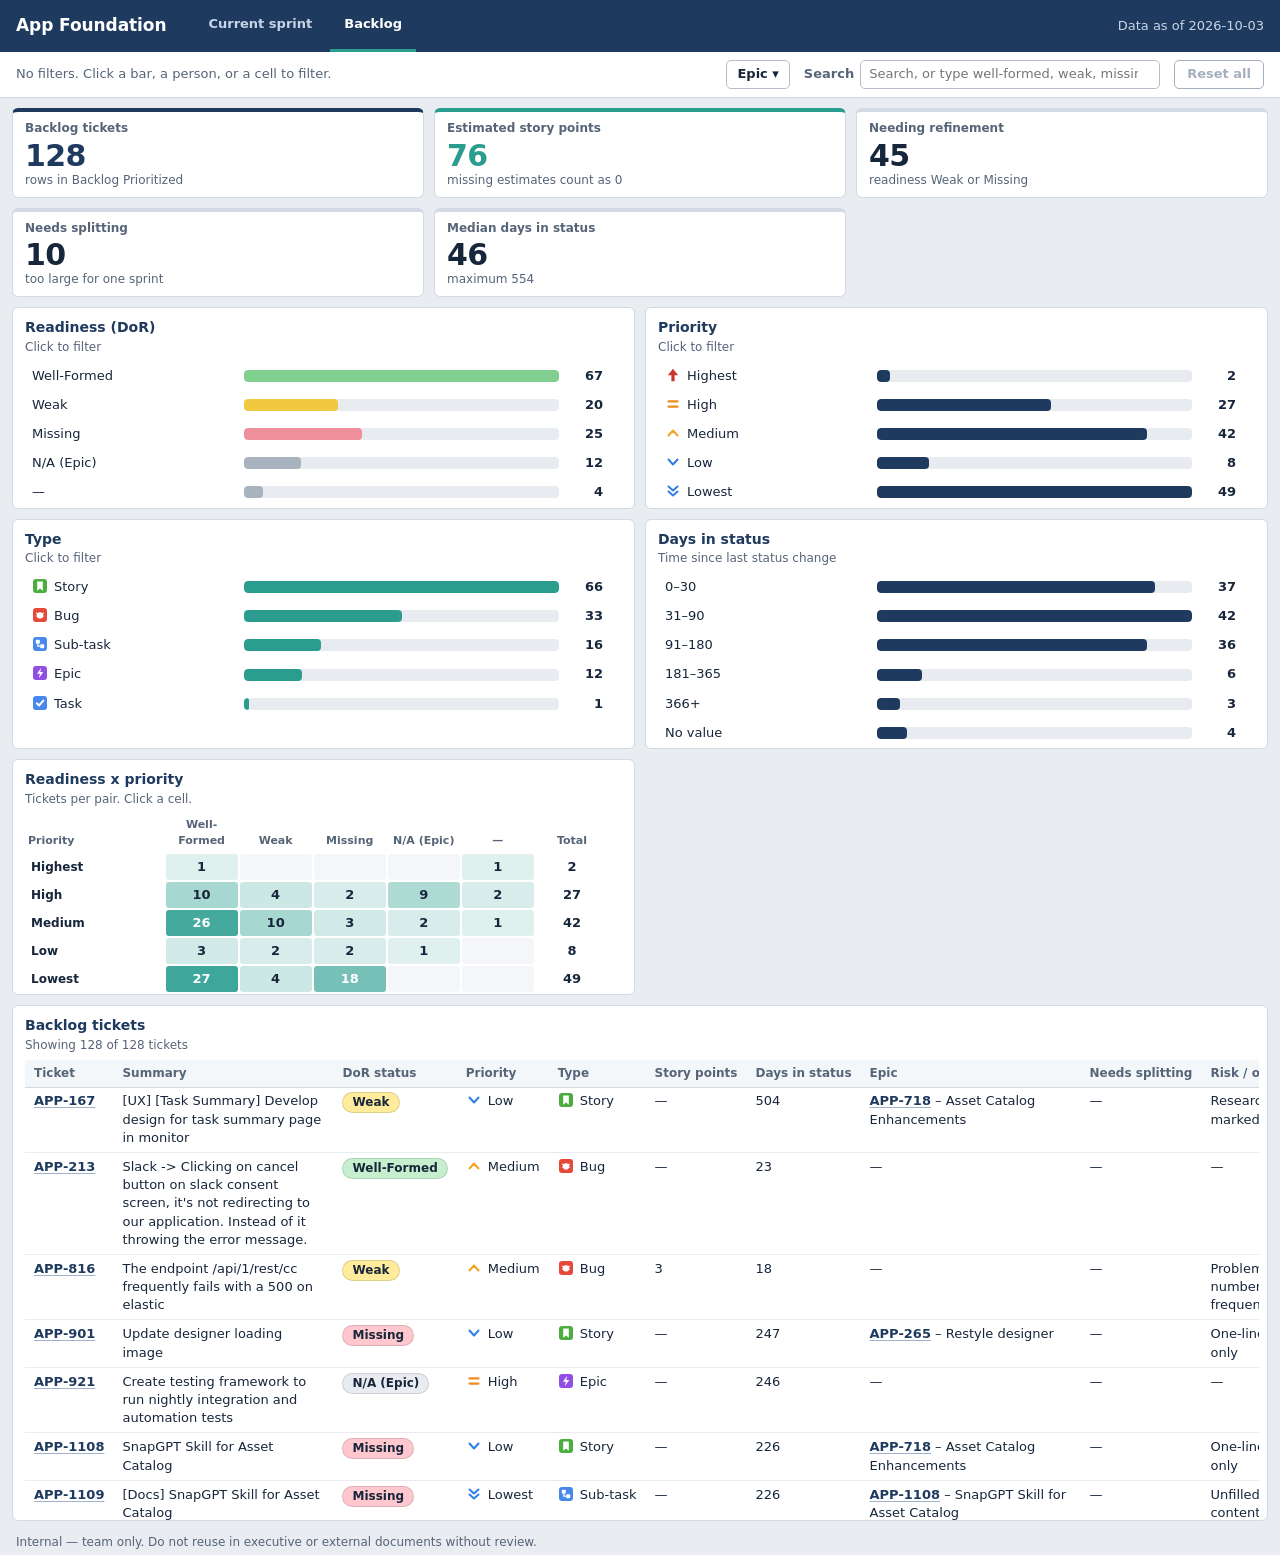
==== backlog.html @ 6023696c "Initial commit: AF Dashboard (sprint/backlog burndown viewer)" ====
<!doctype html>
<html lang="en">
<head>
  <meta charset="utf-8">
  <meta name="viewport" content="width=device-width, initial-scale=1">
  <title>Backlog - App Foundation</title>
  <link rel="icon" href="data:,">
  <link rel="stylesheet" href="dashboard.css">
</head>
<body>
  <div class="app">
    <header class="topbar">
      <div class="brand">App Foundation</div>
      <nav class="tabs" aria-label="Pages">
        <a class="tab" href="index.html">Current sprint</a>
        <a class="tab active" href="backlog.html" aria-current="page">Backlog</a>
      </nav>
      <div class="asof" id="asof">Data as of &mdash;</div>
    </header>
    <div class="filterbar" id="filterbar"></div>
    <main class="board" id="app"><p class="loading">Loading&hellip;</p></main>
    <noscript><p>This dashboard needs JavaScript.</p></noscript>
    <footer class="foot">Internal &mdash; team only. Do not reuse in executive or external documents without review.</footer>
  </div>
  <script src="dashboard.js"></script>
  <script src="backlog.js"></script>
</body>
</html>
---- dashboard.css ----
/* dashboard.css — shared styles (v2, BI-style). Light mode only. System fonts only. */
:root {
  --bg: #e9edf2;
  --surface: #ffffff;
  --ink: #17263b;
  --muted: #566478;
  --line: #d3dae3;
  --line-soft: #e8ecf1;
  --navy: #1f3a5f;
  --teal: #2a9d8f;
  --teal-soft: #e3f3f1;
  --warn: #b83a2e;

  /* status buckets (SPEC §9) */
  --s-todo: #86cdf2;   /* sky blue */
  --s-prog: #2f6fd0;   /* blue */
  --s-review: #34a56a; /* green */
  --s-done: #a9b2bf;   /* gray */
  --s-other: #e3a72f;  /* amber, hatched */

  /* readiness (tracker fills; bars use stronger versions) */
  --dor-ready: #c6efce;
  --dor-weak: #ffeb9c;
  --dor-missing: #ffc7ce;

  --topbar-h: 52px;
  --filterbar-h: 46px;
  --foot-h: 24px;
  --font: "Avenir Next", "Segoe UI Variable Text", "Segoe UI", system-ui, -apple-system, "Helvetica Neue", Arial, sans-serif;
}

* { box-sizing: border-box; }
html { -webkit-text-size-adjust: 100%; }
body {
  margin: 0;
  background: var(--bg);
  color: var(--ink);
  font-family: var(--font);
  font-size: 13px;
  line-height: 1.4;
  font-variant-numeric: tabular-nums;
}
code { font-family: ui-monospace, "SF Mono", Menlo, Consolas, monospace; font-size: 0.92em; background: var(--line-soft); padding: 1px 5px; border-radius: 3px; }
a { color: var(--navy); }
:focus-visible { outline: 2px solid var(--teal); outline-offset: 2px; }
button { font: inherit; color: inherit; }

/* ---- shell ---- */
.app { display: flex; flex-direction: column; min-height: 100vh; }
.topbar {
  flex: none; height: var(--topbar-h); display: flex; align-items: center; gap: 28px; padding: 0 16px;
  background: var(--navy); color: #fff;
}
.brand { font-size: 17px; font-weight: 700; letter-spacing: -0.005em; }
.tabs { display: flex; align-self: stretch; gap: 4px; }
.tab {
  display: flex; align-items: center; padding: 0 14px; color: #c9d5e6; text-decoration: none; font-weight: 600;
  border-bottom: 3px solid transparent;
}
.tab:hover { color: #fff; }
.tab.active { color: #fff; border-bottom-color: var(--teal); }
.tab:focus-visible { outline-color: #fff; outline-offset: -3px; }
.asof { margin-left: auto; color: #c9d5e6; }

.filterbar {
  flex: none; min-height: var(--filterbar-h); display: flex; flex-wrap: wrap; align-items: center; gap: 8px 14px;
  padding: 6px 16px; background: var(--surface); border-bottom: 1px solid var(--line);
}
.tags { display: flex; flex-wrap: wrap; align-items: center; gap: 6px; flex: 1 1 320px; min-width: 0; }
.nofilter { color: var(--muted); }
.tag {
  display: inline-flex; align-items: center; gap: 4px; padding: 2px 3px 2px 10px; border-radius: 999px;
  border: 1px solid var(--teal); background: var(--teal-soft); font-weight: 600;
}
.tag-x { border: 0; background: transparent; cursor: pointer; width: 20px; height: 20px; border-radius: 50%; line-height: 1; font-size: 15px; color: var(--muted); }
.tag-x:hover { background: #fff; color: var(--ink); }
.ctl { display: flex; align-items: center; gap: 6px; }
.ctl label { color: var(--muted); font-weight: 600; }
.ctl select, .ctl input {
  font: inherit; color: var(--ink); background: var(--surface); border: 1px solid #b4bdc9; border-radius: 5px; padding: 4px 8px;
}
.ctl select { max-width: 280px; }
.ctl input { width: 300px; }
.tag > span { max-width: 380px; overflow: hidden; text-overflow: ellipsis; white-space: nowrap; }
.epicwrap { position: relative; }
.epicbtn { font: inherit; color: var(--ink); background: var(--surface); border: 1px solid #b4bdc9; border-radius: 5px; padding: 4px 10px; cursor: pointer; font-weight: 600; }
.epicbtn:hover { border-color: var(--navy); }
.epicpop { position: absolute; z-index: 30; top: calc(100% + 4px); right: 0; width: 440px; max-width: calc(100vw - 24px); background: var(--surface); border: 1px solid var(--navy); border-radius: 6px; box-shadow: 0 6px 18px rgba(31, 58, 95, 0.25); display: flex; flex-direction: column; }
.epicpop[hidden] { display: none; }
.epichead { display: flex; justify-content: space-between; align-items: center; padding: 6px 10px; border-bottom: 1px solid var(--line-soft); color: var(--muted); font-weight: 600; }
.epicclear { border: 1px solid var(--navy); background: var(--surface); color: var(--navy); border-radius: 4px; padding: 1px 10px; cursor: pointer; font-weight: 600; }
.epicclear:hover { background: var(--navy); color: #fff; }
.epiclist { max-height: 360px; overflow-y: auto; padding: 4px 0; }
.epicopt { display: flex; align-items: center; gap: 8px; padding: 4px 10px; cursor: pointer; }
.epicopt:hover { background: #f1f5f8; }
.epicopt input { flex: none; width: 16px; height: 16px; accent-color: var(--teal); }
.epicopt .name { flex: 1; min-width: 0; overflow: hidden; text-overflow: ellipsis; white-space: nowrap; }
.epicopt .n { flex: none; color: var(--muted); font-weight: 700; }
.resetall {
  border: 1px solid var(--navy); background: var(--surface); color: var(--navy); font-weight: 600; border-radius: 5px; padding: 4px 12px; cursor: pointer;
}
.resetall:hover:not(:disabled) { background: var(--navy); color: #fff; }
.resetall:disabled { opacity: 0.4; cursor: default; }
.dorhint { color: var(--muted); font-size: 12px; flex-basis: 100%; margin: -2px 0 0; }
.dorhint:empty { display: none; }

.foot { flex: none; height: var(--foot-h); display: flex; align-items: center; padding: 0 16px; color: var(--muted); font-size: 12px; }

/* ---- board: small-screen fallback is a normal scrolling page ---- */
.board { flex: 1; padding: 10px 12px; display: block; }
.kpis, .main { display: grid; gap: 10px; margin-bottom: 10px; }
.kpis { grid-template-columns: repeat(2, minmax(0, 1fr)); }
.main { grid-template-columns: repeat(2, minmax(0, 1fr)); }
.detail { min-width: 0; }
.tile { margin: 0; }
.main .tile .tile-body { max-height: 400px; }
.detail .tile-body { max-height: 460px; }

/* ---- sprint page: lower row and chart tile ---- */
.lower { display: block; margin-bottom: 10px; min-width: 0; }
.lower .tile { margin-bottom: 10px; }
.lower .tile-body { max-height: 400px; }
.tile-body.chart { overflow: hidden; margin: 4px -12px 0; padding: 0; min-height: 300px; scrollbar-gutter: auto; }
.tile-foot .footnote { margin: 0; font-weight: 400; font-size: 11.5px; line-height: 1.35; color: var(--muted); }
svg.burndown { display: block; }
.bd-day:hover { fill: rgba(31, 58, 95, 0.06); }
.bd-added { cursor: pointer; outline: none; }
.bd-removed { cursor: pointer; outline: none; }
.bd-removed:hover path, .bd-removed.bd-sel path { fill: #ee6b6b; stroke: #1f3a5f; stroke-width: 1.5; }
.bd-removed:focus-visible path { stroke: #1f3a5f; stroke-width: 2.5; }
.bd-added:hover path, .bd-sel path { fill: #f0b93f; stroke: #1f3a5f; stroke-width: 1.5; }
.bd-added:focus-visible path { stroke: #1f3a5f; stroke-width: 2.5; }
.tile:has(.chart) { position: relative; }
.bd-pop { position: absolute; z-index: 5; right: 12px; top: 76px; width: min(420px, max(58%, 300px), calc(100% - 24px)); max-height: calc(100% - 152px); display: flex; flex-direction: column; background: #fff; border: 1px solid var(--navy); border-radius: 6px; box-shadow: 0 4px 14px rgba(31, 58, 95, 0.22); }
.bd-pop-head { display: flex; justify-content: space-between; align-items: flex-start; gap: 8px; padding: 8px 10px; border-bottom: 1px solid var(--line-soft); font-size: 13px; }
.bd-pop-sub { display: block; font-size: 12px; color: var(--muted); }
.bd-pop-x { border: 1px solid var(--line-soft); background: #fff; border-radius: 4px; font-size: 18px; line-height: 1; width: 26px; height: 26px; cursor: pointer; color: var(--navy); }
.bd-pop-x:hover { background: var(--line-soft); }
.bd-pop-x:focus-visible { outline: 2px solid var(--navy); outline-offset: 1px; }
.bd-pop-body { overflow-y: auto; overflow-x: hidden; min-height: 0; }
.bd-pop-table { width: 100%; border-collapse: collapse; font-size: 12px; }
.bd-pop-table th { position: sticky; top: 0; background: #f4f6f9; text-align: left; padding: 4px 8px; font-weight: 600; color: var(--muted); }
.bd-pop-table td { overflow-wrap: anywhere; padding: 4px 8px; border-top: 1px solid var(--line-soft); vertical-align: top; }
.bd-pop-table td.sum { min-width: 120px; }
.bd-pop-table td.num { text-align: right; }

/* ---- board: dashboard layout (SPEC §3) ---- */
@media (min-width: 1366px) and (min-height: 760px) {
  html, body { height: 100%; overflow: hidden; }
  .app { height: 100vh; min-height: 0; }
  .board { min-height: 0; display: grid; grid-template-rows: auto minmax(0, 1.35fr) minmax(0, 1fr); gap: 10px; overflow: hidden; }
  .kpis, .main { margin-bottom: 0; min-height: 0; }
  .kpis.k4 { grid-template-columns: repeat(4, minmax(0, 1fr)); }
  .kpis.k5 { grid-template-columns: repeat(5, minmax(0, 1fr)); }
  .kpis.k7 { grid-template-columns: repeat(7, minmax(0, 1fr)); }
  .main.sprint { grid-template-columns: minmax(0, 1.8fr) minmax(250px, 1fr) minmax(0, 1.25fr) minmax(0, 1.25fr); }
  .lower { min-height: 0; margin-bottom: 0; display: grid; gap: 10px; grid-template-columns: minmax(0, 1fr) minmax(440px, 28%); }
  .lower .tile { margin-bottom: 0; }
  .lower .tile-body { max-height: none; }
  .tile-body.chart { min-height: 0; }
  .main.backlog { grid-template-columns: repeat(5, minmax(0, 1fr)); }
  .board.bl { grid-template-rows: auto minmax(0, 0.62fr) minmax(0, 1fr); }
  .detail { min-height: 0; display: flex; }
  .detail .tile { flex: 1; }
  .main .tile .tile-body, .detail .tile-body { max-height: none; }
}
@media (max-width: 900px) {
  .kpis, .main { grid-template-columns: minmax(0, 1fr); }
  .ctl input { width: 100%; }
}
@media (min-width: 901px) and (max-width: 1365px) {
  .kpis.k5 { grid-template-columns: repeat(3, minmax(0, 1fr)); }
  .kpis.k7 { grid-template-columns: repeat(4, minmax(0, 1fr)); }
}

/* ---- tiles ---- */
.tile {
  background: var(--surface); border: 1px solid var(--line); border-radius: 6px;
  display: flex; flex-direction: column; min-width: 0; min-height: 0; padding: 10px 12px 0; overflow: hidden;
}
.tile-head h2 { margin: 0; font-size: 14px; font-weight: 700; color: var(--navy); }
.tile-head .sub { margin: 1px 0 0; color: var(--muted); font-size: 12px; }
.tile-body { flex: 1; min-height: 0; overflow: auto; margin: 6px -4px 0; padding: 0 4px; scrollbar-gutter: stable; }
.tile-body::-webkit-scrollbar { width: 12px; height: 12px; }
.tile-body::-webkit-scrollbar-thumb { background: #b4bdc9; border-radius: 6px; border: 2px solid var(--surface); }
.tile-body::-webkit-scrollbar-track { background: var(--line-soft); }
.tile-foot { flex: none; border-top: 1px solid var(--line); margin: 0 -12px; padding: 6px 16px; font-weight: 700; }
.colhead { flex: none; display: grid; gap: 10px; align-items: end; margin-top: 8px; padding: 0 19px 3px 7px; color: var(--muted); font-size: 12px; font-weight: 700; border-bottom: 1px solid var(--line-soft); }
.note { margin: 0; padding: 4px 0 6px; color: var(--muted); font-size: 12px; flex: none; }

/* KPI tiles */
.kpi { padding: 8px 12px 8px; }
.kpi .label { color: var(--muted); font-size: 12px; font-weight: 600; }
.kpi .value { font-size: 30px; line-height: 1.1; font-weight: 700; letter-spacing: -0.02em; margin-top: 2px; }
.kpi .hint { color: var(--muted); font-size: 12px; }
.kpi.items { border-top: 4px solid var(--navy); } .kpi.items .value { color: var(--navy); }
.kpi.points { border-top: 4px solid var(--teal); } .kpi.points .value { color: var(--teal); }
.kpi.plain { border-top: 4px solid var(--line); }

/* ---- segments / bars ---- */
.b-todo { background: var(--s-todo); }
.b-prog { background: var(--s-prog); }
.b-review { background: var(--s-review); }
.b-done { background: var(--s-done); }
.b-other { background: repeating-linear-gradient(45deg, var(--s-other) 0 4px, #f3d589 4px 8px); }
.dot { display: inline-block; width: 10px; height: 10px; border-radius: 50%; margin-right: 6px; vertical-align: -1px; flex: none; }
.bar-track { flex: 1; min-width: 0; height: 12px; background: var(--line-soft); border-radius: 4px; overflow: hidden; }
.bar { height: 100%; display: flex; border-radius: 4px; overflow: hidden; gap: 1px; }
.seg { display: block; min-width: 3px; height: 100%; }
.fill { height: 100%; border-radius: 4px; background: var(--navy); }
.fill.teal { background: var(--teal); }
.fill.ready { background: #7fcf8f; } .fill.weak { background: #f0c93e; } .fill.missing { background: #f08f9c; } .fill.other { background: var(--s-done); }

/* ---- clickable rows ---- */
.rowbtn {
  appearance: none; display: grid; align-items: center; gap: 10px; width: 100%; text-align: left; cursor: pointer;
  background: transparent; border: 1px solid transparent; border-radius: 4px; padding: 4px 6px; margin: 0 0 1px;
}
.rowbtn:hover { background: #f1f5f8; }
.rowbtn.sel { border-color: var(--teal); background: var(--teal-soft); }
.rowbtn.dim { opacity: 0.5; }
.rowbtn.dim:hover { opacity: 0.85; }
.rowbtn.zero { color: var(--muted); }
.rowbtn:focus-visible { outline-offset: 0; }

.status-grid { grid-template-columns: 92px minmax(20px, 1fr) 80px; gap: 8px; }
.status-grid.tall { padding: 11px 8px; }
.status-grid.tall .bar-track { height: 20px; border-radius: 5px; }
.status-grid.tall .bar { border-radius: 5px; }
.status-grid.tall .pair { font-size: 16px; }
.status-grid.tall .name { font-size: 14px; }
.status-grid .name { display: flex; align-items: center; font-weight: 600; }
.pair { text-align: right; font-weight: 700; font-size: 14px; white-space: pre; }
.pair .sep { color: var(--muted); font-weight: 400; }
.people-grid { grid-template-columns: minmax(128px, 1fr) minmax(0, 1.2fr) minmax(0, 1.2fr); }
.people-grid .person { font-weight: 600; overflow: hidden; text-overflow: ellipsis; white-space: nowrap; }
.bar-cell { display: flex; align-items: center; gap: 6px; min-width: 0; }
.bar-cell .n { width: 3.1ch; text-align: right; font-weight: 700; flex: none; }
.dist-grid { grid-template-columns: minmax(64px, 0.9fr) minmax(0, 1.4fr) 34px; }
.dist-grid .name { overflow: hidden; text-overflow: ellipsis; white-space: nowrap; }
.dist-grid .n { text-align: right; font-weight: 700; }

/* ---- heat grid ---- */
table.heat { width: 100%; border-collapse: separate; border-spacing: 2px; table-layout: fixed; }
table.heat th { position: sticky; top: 0; z-index: 2; background: var(--surface); color: var(--muted); font-size: 11px; font-weight: 700; text-align: center; padding: 2px 1px 4px; vertical-align: bottom; overflow-wrap: break-word; word-break: normal; }
table.heat th.corner { text-align: left; width: 24%; }
table.heat th.rowh { position: sticky; left: 0; z-index: 1; background: var(--surface); text-align: left; color: var(--ink); font-size: 12px; font-weight: 600; padding: 0 4px; vertical-align: middle; white-space: nowrap; overflow: hidden; text-overflow: ellipsis; }
table.heat td { padding: 0; height: 26px; text-align: center; background: var(--line-soft); border-radius: 3px; }
table.heat td.tot { background: transparent; font-weight: 700; }
table.heat td.zero { background: #f4f6f9; }
.cell { appearance: none; display: block; width: 100%; height: 100%; min-height: 26px; border: 1px solid transparent; border-radius: 3px; background: transparent; color: inherit; font-weight: 700; cursor: pointer; padding: 0; }
.cell:hover { border-color: var(--navy); }
.cell.sel { border-color: var(--ink); box-shadow: inset 0 0 0 1px var(--ink); }
table.heat td.dim { opacity: 0.4; }
.cell:focus-visible { outline-offset: 1px; }

/* ---- data tables ---- */
table { width: 100%; border-collapse: separate; border-spacing: 0; }
table.data th, table.data td { padding: 5px 9px; text-align: left; vertical-align: top; border-bottom: 1px solid var(--line-soft); }
table.data thead th { position: sticky; top: 0; z-index: 2; background: #f4f7fa; color: var(--muted); font-size: 12px; font-weight: 700; border-bottom: 1px solid var(--line); white-space: nowrap; }
td.num, th.num { text-align: right; white-space: nowrap; }
td.wrap { min-width: 220px; white-space: normal; overflow-wrap: anywhere; }
td.nowrap { white-space: nowrap; }
td.center, th.center { text-align: center; }
table.wider { min-width: 1500px; }
.lower table.wider { min-width: 1000px; }
.lower td.wrap { min-width: 160px; }
.empty { margin: 12px 4px; color: var(--muted); }
.pill { display: inline-block; padding: 1px 9px; border-radius: 999px; font-weight: 600; font-size: 12px; border: 1px solid rgba(0,0,0,0.12); white-space: nowrap; }
.pill.ready { background: var(--dor-ready); } .pill.weak { background: var(--dor-weak); } .pill.missing { background: var(--dor-missing); } .pill.other { background: var(--line-soft); }
.ico { width: 16px; height: 16px; flex: none; vertical-align: -3px; margin-right: 6px; }
.withico { white-space: nowrap; }
.flag { color: var(--warn); font-weight: 700; }
a.jira { color: var(--navy); text-decoration: underline; text-decoration-color: #9fb3cc; text-underline-offset: 2px; white-space: nowrap; font-weight: 600; }
a.jira:hover { color: var(--teal); text-decoration-color: var(--teal); }

.totalrow { display: grid; gap: 10px; align-items: center; padding: 0 19px 0 7px; }
.colhead .span2 { grid-column: 2 / 4; text-align: right; }

/* ---- messages ---- */
.message { background: var(--surface); border: 1px solid var(--line); border-radius: 6px; padding: 14px 18px; max-width: 760px; margin: 10px 0; }
.message h2 { margin: 0; color: var(--warn); font-size: 16px; }
.message.neutral h2 { color: var(--navy); }
.message p { margin: 8px 0 0; }
.loading { color: var(--muted); padding: 20px 4px; }

@media (prefers-reduced-motion: reduce) { * { transition: none !important; animation: none !important; } }
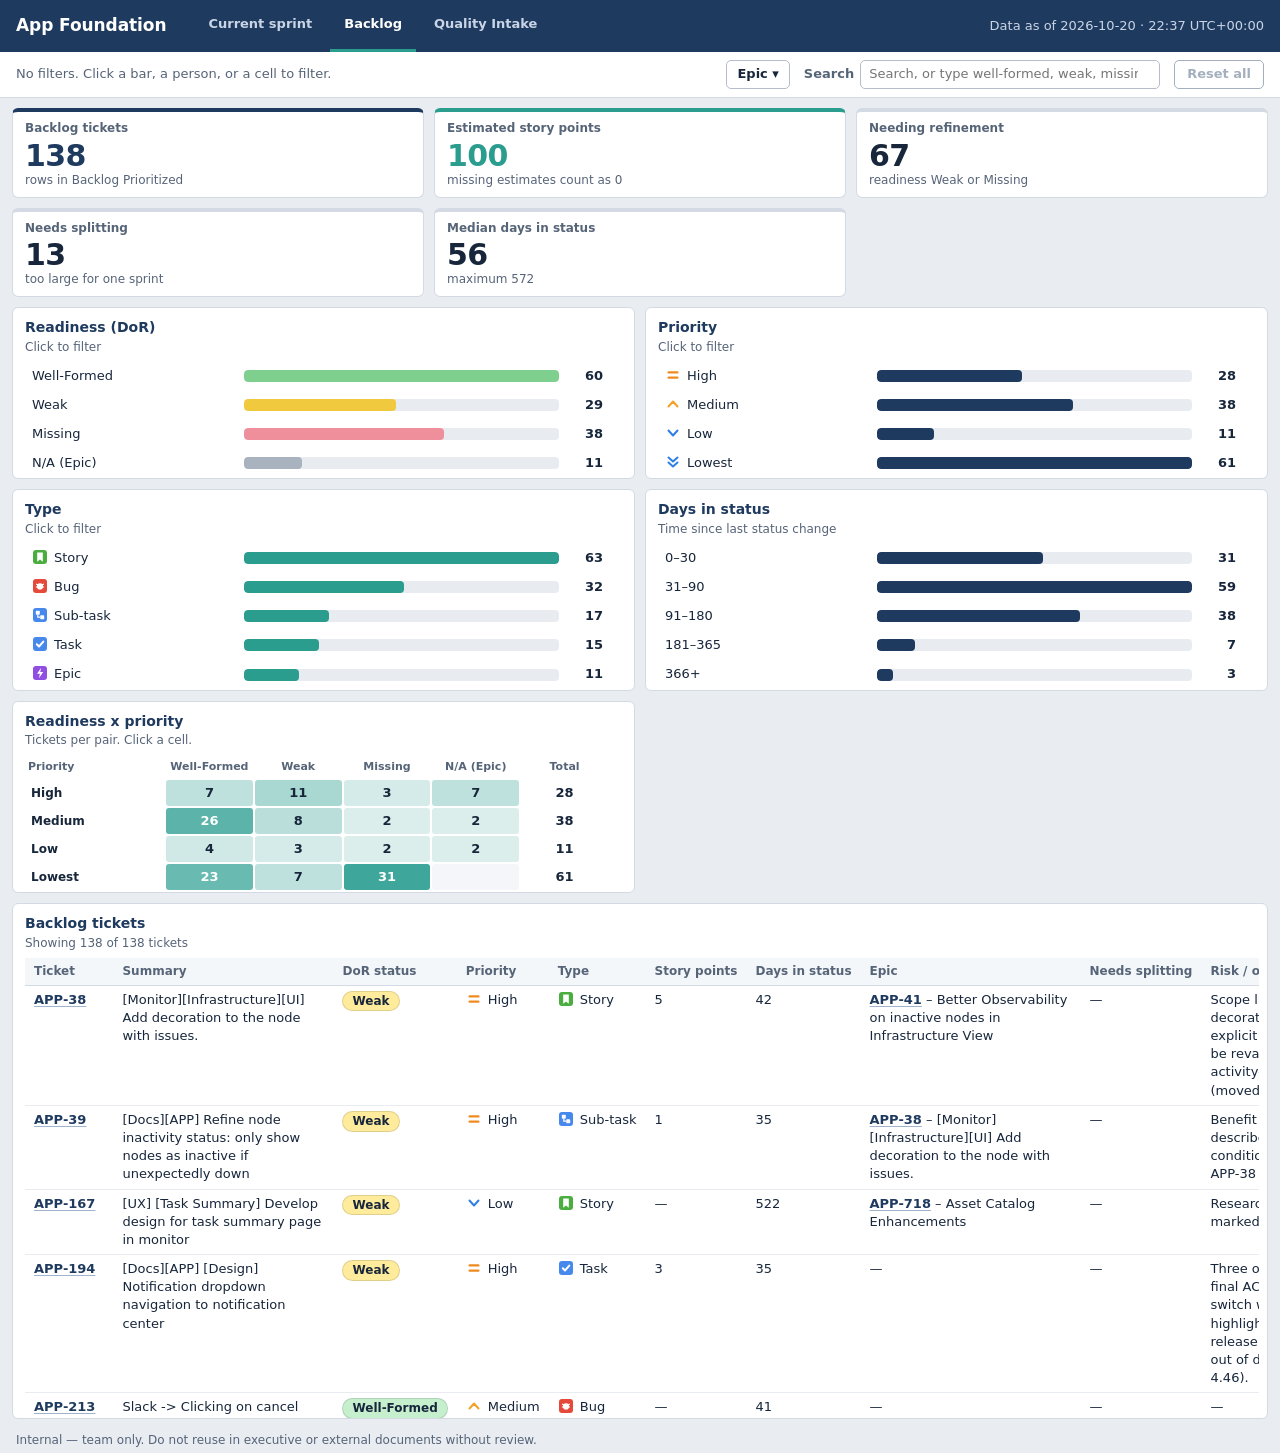
==== commit 26c1e1fc: "Add Quality Intake dashboard page" ====
--- a/backlog.html
+++ b/backlog.html
@@ -14,6 +14,7 @@
       <nav class="tabs" aria-label="Pages">
         <a class="tab" href="index.html">Current sprint</a>
         <a class="tab active" href="backlog.html" aria-current="page">Backlog</a>
+        <a class="tab" href="quality-intake.html">Quality Intake</a>
       </nav>
       <div class="asof" id="asof">Data as of &mdash;</div>
     </header>
--- a/dashboard.css
+++ b/dashboard.css
@@ -61,6 +61,16 @@
 .tab.active { color: #fff; border-bottom-color: var(--teal); }
 .tab:focus-visible { outline-color: #fff; outline-offset: -3px; }
 .asof { margin-left: auto; color: #c9d5e6; }
+.sprint-picker { display: flex; align-items: center; gap: 8px; color: #fff; flex: none; }
+.sprint-picker label { font-weight: 600; }
+.sprint-picker select { max-width: 340px; min-width: 180px; padding: 4px 7px; border: 1px solid #c9d5e6; border-radius: 5px; color: var(--ink); background: var(--surface); font: inherit; }
+.sprint-picker select:focus-visible { outline-color: #fff; }
+.sprint-banner { flex: none; display: flex; flex-wrap: wrap; align-items: baseline; gap: 2px 12px; padding: 8px 16px; background: #354052; border-left: 6px solid #e3a72f; border-bottom: 1px solid #273243; color: #fff; }
+.sprint-banner[hidden] { display: none; }
+.sprint-banner-label { color: #fff; font-size: 12px; letter-spacing: .045em; }
+.sprint-banner-asof { color: #e4eaf1; font-size: 12px; }
+.sprint-banner-note { flex-basis: 100%; color: #e4eaf1; font-size: 11px; }
+.app.historical-sprint { background: #e1e5ea; }
 
 .filterbar {
   flex: none; min-height: var(--filterbar-h); display: flex; flex-wrap: wrap; align-items: center; gap: 8px 14px;
@@ -108,6 +118,31 @@
 
 /* ---- board: small-screen fallback is a normal scrolling page ---- */
 .board { flex: 1; padding: 10px 12px; display: block; }
+.quality-board { min-height: 0; display: flex; flex-direction: column; gap: 10px; overflow: auto; }
+.qi-intro { flex: none; display: flex; align-items: baseline; justify-content: space-between; gap: 16px; padding: 2px 2px 4px; }
+.qi-intro h1 { margin: 0; color: var(--navy); font-size: 20px; }
+.qi-intro p { margin: 3px 0 0; color: var(--muted); }
+.qi-caveat { max-width: 660px; text-align: right; font-size: 12px; }
+.qi-grid { flex: 1; min-height: 0; display: grid; grid-template-columns: repeat(auto-fit, minmax(min(100%, 340px), 1fr)); gap: 10px; }
+.qi-sprint { min-height: 250px; }
+.qi-sprint-head { display: flex; align-items: baseline; flex-wrap: wrap; gap: 3px 9px; }
+.qi-sprint-head h2 { flex: 1 1 auto; }
+.qi-sprint-head .sub { flex-basis: 100%; }
+.qi-partial { display: inline-block; padding: 1px 7px; border: 1px solid #e0a11b; border-radius: 999px; background: #fff4d6; color: #694500; font-size: 10px; font-weight: 800; letter-spacing: .025em; white-space: nowrap; }
+.qi-complete { display: inline-block; padding: 1px 7px; border: 1px solid var(--line); border-radius: 999px; color: var(--muted); font-size: 10px; font-weight: 700; white-space: nowrap; }
+.qi-metrics { table-layout: fixed; }
+.qi-metrics th:first-child { width: 31%; }
+.qi-metrics th:nth-child(2), .qi-metrics th:nth-child(3) { width: 34.5%; }
+.qi-metrics td.qi-number { text-align: right; font-variant-numeric: tabular-nums; }
+.qi-count { min-width: 36px; border: 1px solid transparent; border-radius: 4px; padding: 2px 7px; background: transparent; color: var(--navy); font: inherit; font-weight: 800; cursor: pointer; }
+.qi-count:hover, .qi-count[aria-expanded="true"] { border-color: var(--teal); background: var(--teal-soft); }
+.qi-na { color: var(--muted); }
+.qi-details { margin-top: 12px; border-top: 1px solid var(--line); padding-top: 8px; }
+.qi-details h3 { margin: 0 0 6px; color: var(--navy); font-size: 12px; }
+.qi-ticket-scroll { max-height: 38vh; overflow: auto; border: 1px solid var(--line-soft); }
+.qi-ticket-table { min-width: 520px; font-size: 12px; }
+.qi-ticket-table td { overflow-wrap: anywhere; }
+.qi-ticket-table td:first-child { white-space: nowrap; }
 .kpis, .main { display: grid; gap: 10px; margin-bottom: 10px; }
 .kpis { grid-template-columns: repeat(2, minmax(0, 1fr)); }
 .main { grid-template-columns: repeat(2, minmax(0, 1fr)); }
@@ -148,12 +183,17 @@
 @media (min-width: 1366px) and (min-height: 760px) {
   html, body { height: 100%; overflow: hidden; }
   .app { height: 100vh; min-height: 0; }
-  .board { min-height: 0; display: grid; grid-template-rows: auto minmax(0, 1.35fr) minmax(0, 1fr); gap: 10px; overflow: hidden; }
+  .board { min-height: 0; display: grid; grid-template-rows: auto minmax(0, 1.1475fr) minmax(0, 1.2025fr); gap: 10px; overflow: hidden; }
+  .board.quality-board { grid-template-rows: auto minmax(0, 1fr); overflow: hidden; }
+  .quality-board { overflow: hidden; }
+  .qi-grid { grid-template-columns: repeat(3, minmax(0, 1fr)); }
+  .qi-sprint { min-height: 0; }
+  .qi-ticket-scroll { max-height: 40vh; }
   .kpis, .main { margin-bottom: 0; min-height: 0; }
   .kpis.k4 { grid-template-columns: repeat(4, minmax(0, 1fr)); }
   .kpis.k5 { grid-template-columns: repeat(5, minmax(0, 1fr)); }
   .kpis.k7 { grid-template-columns: repeat(7, minmax(0, 1fr)); }
-  .main.sprint { grid-template-columns: minmax(0, 1.8fr) minmax(250px, 1fr) minmax(0, 1.25fr) minmax(0, 1.25fr); }
+  .main.sprint { grid-template-columns: minmax(0, 1.7fr) minmax(250px, 1fr) minmax(250px, 1fr) minmax(0, 1.8fr); }
   .lower { min-height: 0; margin-bottom: 0; display: grid; gap: 10px; grid-template-columns: minmax(0, 1fr) minmax(440px, 28%); }
   .lower .tile { margin-bottom: 0; }
   .lower .tile-body { max-height: none; }
@@ -165,12 +205,26 @@
   .main .tile .tile-body, .detail .tile-body { max-height: none; }
 }
 @media (max-width: 900px) {
+  .topbar { height: auto; min-height: var(--topbar-h); flex-wrap: wrap; gap: 4px 12px; padding: 6px 12px; }
+  .brand { font-size: 15px; }
+  .tabs { height: 36px; }
+  .tab { padding: 0 7px; }
+  .sprint-picker { order: 3; flex: 1 1 100%; }
+  .sprint-picker select { flex: 1; width: 1px; min-width: 0; max-width: none; }
+  .asof { order: 4; margin-left: 0; font-size: 11px; }
+  .sprint-banner { display: block; padding: 6px 12px; }
+  .sprint-banner-asof, .sprint-banner-note { display: block; }
+  .sprint-banner-asof { margin-top: 2px; }
+  .qi-intro { display: block; }
+  .qi-caveat { text-align: left; }
+  .qi-grid { grid-template-columns: minmax(0, 1fr); }
   .kpis, .main { grid-template-columns: minmax(0, 1fr); }
   .ctl input { width: 100%; }
 }
 @media (min-width: 901px) and (max-width: 1365px) {
   .kpis.k5 { grid-template-columns: repeat(3, minmax(0, 1fr)); }
   .kpis.k7 { grid-template-columns: repeat(4, minmax(0, 1fr)); }
+  .qi-grid { grid-template-columns: repeat(2, minmax(0, 1fr)); }
 }
 
 /* ---- tiles ---- */
@@ -193,6 +247,9 @@
 .kpi .label { color: var(--muted); font-size: 12px; font-weight: 600; }
 .kpi .value { font-size: 30px; line-height: 1.1; font-weight: 700; letter-spacing: -0.02em; margin-top: 2px; }
 .kpi .hint { color: var(--muted); font-size: 12px; }
+.kpi.clickable { cursor: pointer; }
+.kpi.clickable:hover, .kpi.clickable:focus-visible { box-shadow: 0 0 0 2px var(--teal); outline: none; }
+.kpi.clickable.selected { border-color: var(--teal); box-shadow: inset 0 0 0 2px var(--teal); }
 .kpi.items { border-top: 4px solid var(--navy); } .kpi.items .value { color: var(--navy); }
 .kpi.points { border-top: 4px solid var(--teal); } .kpi.points .value { color: var(--teal); }
 .kpi.plain { border-top: 4px solid var(--line); }
@@ -207,6 +264,7 @@
 .bar-track { flex: 1; min-width: 0; height: 12px; background: var(--line-soft); border-radius: 4px; overflow: hidden; }
 .bar { height: 100%; display: flex; border-radius: 4px; overflow: hidden; gap: 1px; }
 .seg { display: block; min-width: 3px; height: 100%; }
+.seg.type-bar { background: var(--teal); }
 .fill { height: 100%; border-radius: 4px; background: var(--navy); }
 .fill.teal { background: var(--teal); }
 .fill.ready { background: #7fcf8f; } .fill.weak { background: #f0c93e; } .fill.missing { background: #f08f9c; } .fill.other { background: var(--s-done); }
@@ -223,7 +281,7 @@
 .rowbtn.zero { color: var(--muted); }
 .rowbtn:focus-visible { outline-offset: 0; }
 
-.status-grid { grid-template-columns: 92px minmax(20px, 1fr) 80px; gap: 8px; }
+.status-grid { grid-template-columns: minmax(56px, .8fr) minmax(0, 1fr) minmax(112px, max-content); gap: 6px; }
 .status-grid.tall { padding: 11px 8px; }
 .status-grid.tall .bar-track { height: 20px; border-radius: 5px; }
 .status-grid.tall .bar { border-radius: 5px; }
@@ -233,6 +291,17 @@
 .pair { text-align: right; font-weight: 700; font-size: 14px; white-space: pre; }
 .pair .sep { color: var(--muted); font-weight: 400; }
 .people-grid { grid-template-columns: minmax(128px, 1fr) minmax(0, 1.2fr) minmax(0, 1.2fr); }
+.contribution-grid { display: grid; grid-template-columns: minmax(128px, 1.5fr) repeat(3, minmax(0, 1fr)); align-items: center; gap: 8px; }
+.contribution-grid > :not(:first-child) { text-align: right; }
+.contribution-row { min-height: 36px; border-top: 1px solid var(--line-soft); }
+.contribution-name { justify-self: start; max-width: 100%; overflow: hidden; text-overflow: ellipsis; white-space: nowrap; border: 0; border-radius: 4px; padding: 5px 6px; margin-left: -6px; background: transparent; color: var(--ink); font: inherit; font-weight: 600; text-align: left; cursor: pointer; }
+.contribution-name:hover, .contribution-name.selected { background: var(--teal-soft); color: var(--navy); }
+.contribution-name.dimmed { opacity: .48; }
+.contribution-value { justify-self: stretch; border: 0; border-radius: 4px; padding: 5px 8px; background: transparent; text-align: right; font: inherit; font-variant-numeric: tabular-nums; cursor: pointer; }
+.contribution-value:hover, .contribution-value.selected { background: var(--teal-soft); color: var(--navy); }
+.contribution-value.dimmed { opacity: .48; }
+.contribution-total { font-weight: 700; white-space: nowrap; }
+.contribution-grid.totalrow { padding-top: 6px; border-top: 2px solid var(--line); font-weight: 700; }
 .people-grid .person { font-weight: 600; overflow: hidden; text-overflow: ellipsis; white-space: nowrap; }
 .bar-cell { display: flex; align-items: center; gap: 6px; min-width: 0; }
 .bar-cell .n { width: 3.1ch; text-align: right; font-weight: 700; flex: none; }
@@ -265,6 +334,8 @@
 table.wider { min-width: 1500px; }
 .lower table.wider { min-width: 1000px; }
 .lower td.wrap { min-width: 160px; }
+.lower td.wrap-text { white-space: normal; overflow-wrap: break-word; }
+.lower th.current-situation, .lower td.current-situation { min-width: 350px; }
 .empty { margin: 12px 4px; color: var(--muted); }
 .pill { display: inline-block; padding: 1px 9px; border-radius: 999px; font-weight: 600; font-size: 12px; border: 1px solid rgba(0,0,0,0.12); white-space: nowrap; }
 .pill.ready { background: var(--dor-ready); } .pill.weak { background: var(--dor-weak); } .pill.missing { background: var(--dor-missing); } .pill.other { background: var(--line-soft); }
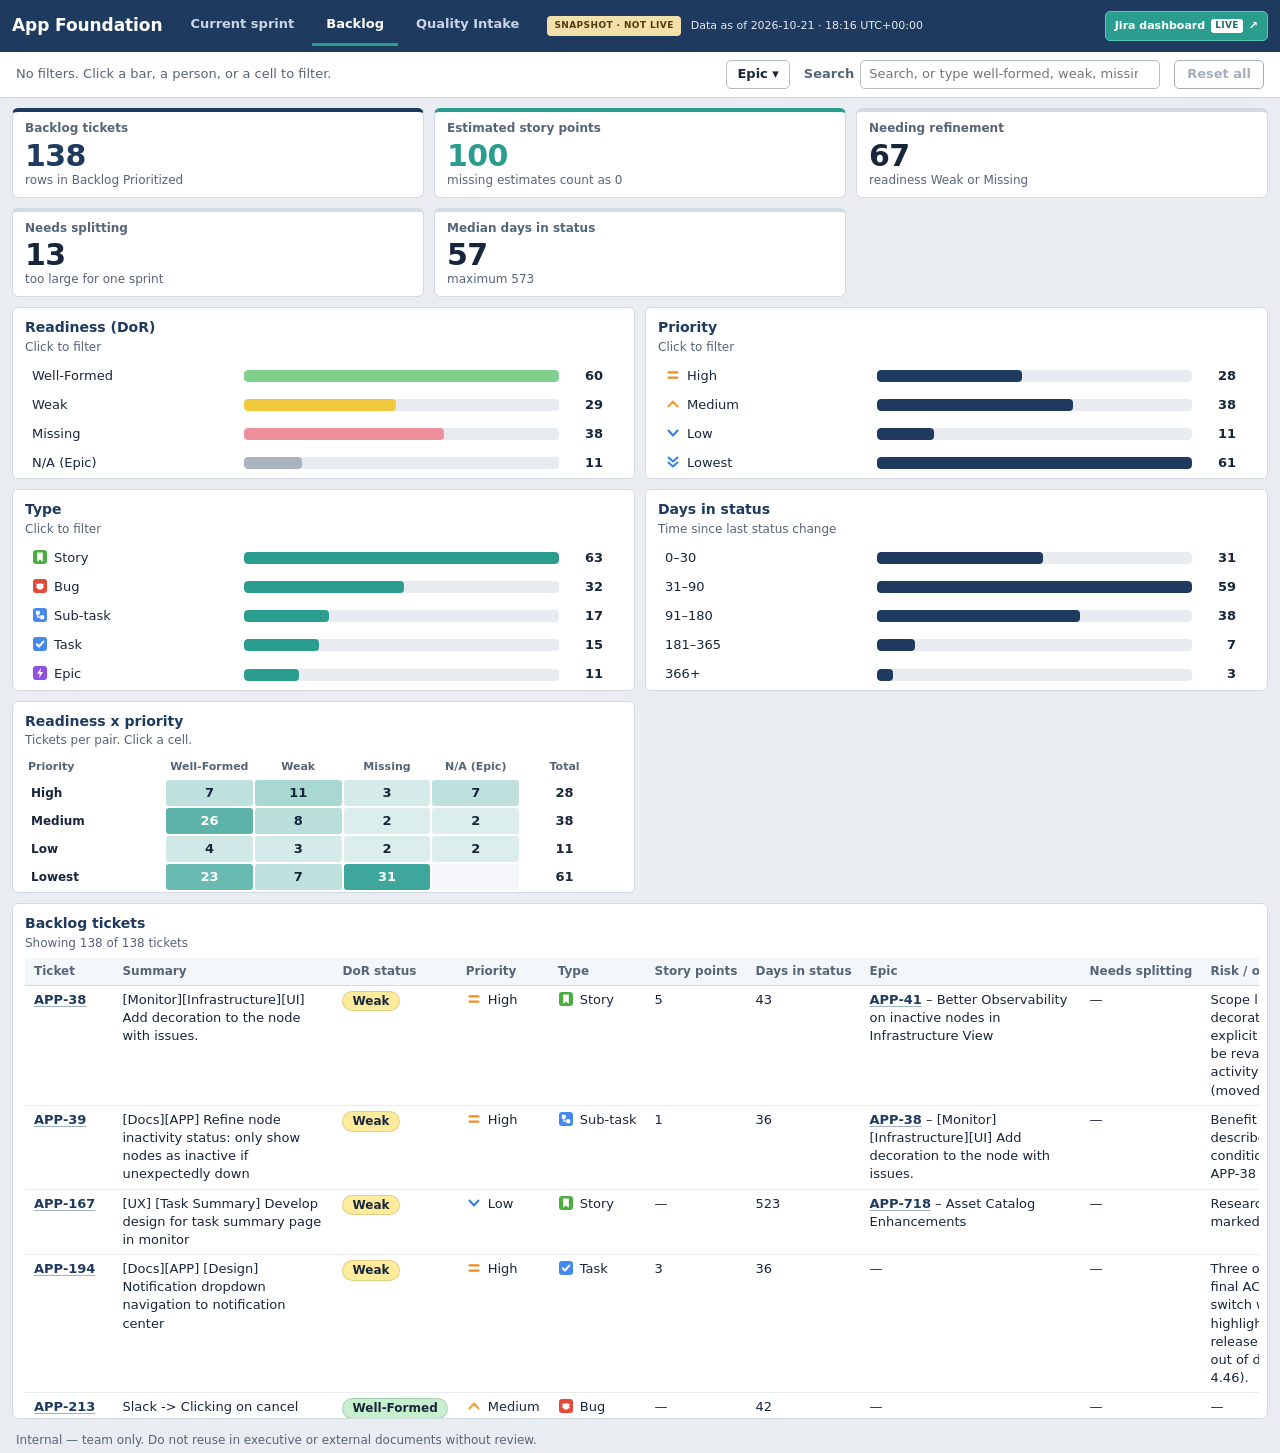
==== commit ac8dcb57: "Clarify snapshot status and link live Jira dashboard" ====
--- a/backlog.html
+++ b/backlog.html
@@ -16,7 +16,13 @@
         <a class="tab active" href="backlog.html" aria-current="page">Backlog</a>
         <a class="tab" href="quality-intake.html">Quality Intake</a>
       </nav>
-      <div class="asof" id="asof">Data as of &mdash;</div>
+      <div class="snapshot-status" role="status" aria-label="Snapshot update status">
+        <span class="snapshot-badge">SNAPSHOT &middot; NOT LIVE</span>
+        <span class="asof" id="asof">Data as of &mdash;</span>
+      </div>
+      <a class="live-dashboard-link" target="_blank" rel="noopener noreferrer" title="Open the Jira dashboard for the latest Jira data">
+        Jira dashboard <span class="live-dashboard-badge">LIVE</span><span aria-hidden="true">&#8599;</span>
+      </a>
     </header>
     <div class="filterbar" id="filterbar"></div>
     <main class="board" id="app"><p class="loading">Loading&hellip;</p></main>
--- a/dashboard.css
+++ b/dashboard.css
@@ -60,7 +60,13 @@
 .tab:hover { color: #fff; }
 .tab.active { color: #fff; border-bottom-color: var(--teal); }
 .tab:focus-visible { outline-color: #fff; outline-offset: -3px; }
-.asof { margin-left: auto; color: #c9d5e6; }
+.snapshot-status { margin-left: auto; display: flex; align-items: center; gap: 10px; min-width: 0; }
+.snapshot-badge { flex: none; padding: 5px 7px; border-radius: 4px; background: #f3dfa9; color: #4d3d13; font-size: 9px; font-weight: 800; letter-spacing: .045em; line-height: 1.1; white-space: nowrap; }
+.asof { color: #e4eaf1; font-size: 11px; white-space: nowrap; }
+.live-dashboard-link { flex: none; display: inline-flex; align-items: center; gap: 6px; padding: 7px 9px; border: 1px solid #58c7b9; border-radius: 5px; background: #2a9d8f; color: #fff; font-size: 11px; font-weight: 700; line-height: 1.1; text-decoration: none; white-space: nowrap; }
+.live-dashboard-link:hover { background: #23877c; color: #fff; }
+.live-dashboard-link:focus-visible { outline-color: #fff; outline-offset: 2px; }
+.live-dashboard-badge { padding: 2px 4px; border-radius: 3px; background: #fff; color: #216e65; font-size: 9px; font-weight: 800; letter-spacing: .04em; }
 .sprint-picker { display: flex; align-items: center; gap: 8px; color: #fff; flex: none; }
 .sprint-picker label { font-weight: 600; }
 .sprint-picker select { max-width: 340px; min-width: 180px; padding: 4px 7px; border: 1px solid #c9d5e6; border-radius: 5px; color: var(--ink); background: var(--surface); font: inherit; }
@@ -143,6 +149,7 @@
 .qi-ticket-table { min-width: 520px; font-size: 12px; }
 .qi-ticket-table td { overflow-wrap: anywhere; }
 .qi-ticket-table td:first-child { white-space: nowrap; }
+.qi-scroll-hint { flex: none; margin: 4px 0; color: var(--navy); font-size: 11px; font-weight: 700; }
 .kpis, .main { display: grid; gap: 10px; margin-bottom: 10px; }
 .kpis { grid-template-columns: repeat(2, minmax(0, 1fr)); }
 .main { grid-template-columns: repeat(2, minmax(0, 1fr)); }
@@ -204,6 +211,15 @@
   .detail .tile { flex: 1; }
   .main .tile .tile-body, .detail .tile-body { max-height: none; }
 }
+@media (min-width: 901px) {
+  .qi-body { display: flex; flex-direction: column; }
+  .qi-metrics { flex: none; }
+  .qi-details { display: flex; flex: 1; flex-direction: column; min-height: 0; }
+  .qi-ticket-scroll { flex: 1; min-height: 120px; max-height: none; overflow-y: auto; scrollbar-gutter: stable; scrollbar-color: #667b96 #e3e9f0; scrollbar-width: auto; }
+  .qi-ticket-scroll::-webkit-scrollbar { width: 14px; }
+  .qi-ticket-scroll::-webkit-scrollbar-track { background: #e3e9f0; }
+  .qi-ticket-scroll::-webkit-scrollbar-thumb { background: #667b96; border: 2px solid #e3e9f0; border-radius: 7px; }
+}
 @media (max-width: 900px) {
   .topbar { height: auto; min-height: var(--topbar-h); flex-wrap: wrap; gap: 4px 12px; padding: 6px 12px; }
   .brand { font-size: 15px; }
@@ -211,7 +227,10 @@
   .tab { padding: 0 7px; }
   .sprint-picker { order: 3; flex: 1 1 100%; }
   .sprint-picker select { flex: 1; width: 1px; min-width: 0; max-width: none; }
-  .asof { order: 4; margin-left: 0; font-size: 11px; }
+  .snapshot-status { order: 4; flex: 1 1 auto; margin-left: 0; gap: 7px; }
+  .snapshot-badge { font-size: 8px; }
+  .asof { font-size: 10px; white-space: normal; }
+  .live-dashboard-link { order: 5; padding: 6px 7px; font-size: 10px; }
   .sprint-banner { display: block; padding: 6px 12px; }
   .sprint-banner-asof, .sprint-banner-note { display: block; }
   .sprint-banner-asof { margin-top: 2px; }
@@ -222,6 +241,9 @@
   .ctl input { width: 100%; }
 }
 @media (min-width: 901px) and (max-width: 1365px) {
+  .topbar { height: auto; min-height: var(--topbar-h); flex-wrap: wrap; gap: 4px 14px; padding: 6px 12px; }
+  .snapshot-status { margin-left: 0; }
+  .live-dashboard-link { margin-left: auto; }
   .kpis.k5 { grid-template-columns: repeat(3, minmax(0, 1fr)); }
   .kpis.k7 { grid-template-columns: repeat(4, minmax(0, 1fr)); }
   .qi-grid { grid-template-columns: repeat(2, minmax(0, 1fr)); }
@@ -327,6 +349,9 @@
 table { width: 100%; border-collapse: separate; border-spacing: 0; }
 table.data th, table.data td { padding: 5px 9px; text-align: left; vertical-align: top; border-bottom: 1px solid var(--line-soft); }
 table.data thead th { position: sticky; top: 0; z-index: 2; background: #f4f7fa; color: var(--muted); font-size: 12px; font-weight: 700; border-bottom: 1px solid var(--line); white-space: nowrap; }
+.detail-sort { display: inline-flex; align-items: center; gap: 4px; margin: 0; padding: 0; border: 0; background: transparent; color: inherit; font: inherit; text-align: left; cursor: pointer; }
+.detail-sort:hover { color: var(--navy); text-decoration: underline; }
+.detail-sort-arrow { min-width: 9px; color: var(--navy); font-size: 10px; line-height: 1; text-align: center; }
 td.num, th.num { text-align: right; white-space: nowrap; }
 td.wrap { min-width: 220px; white-space: normal; overflow-wrap: anywhere; }
 td.nowrap { white-space: nowrap; }
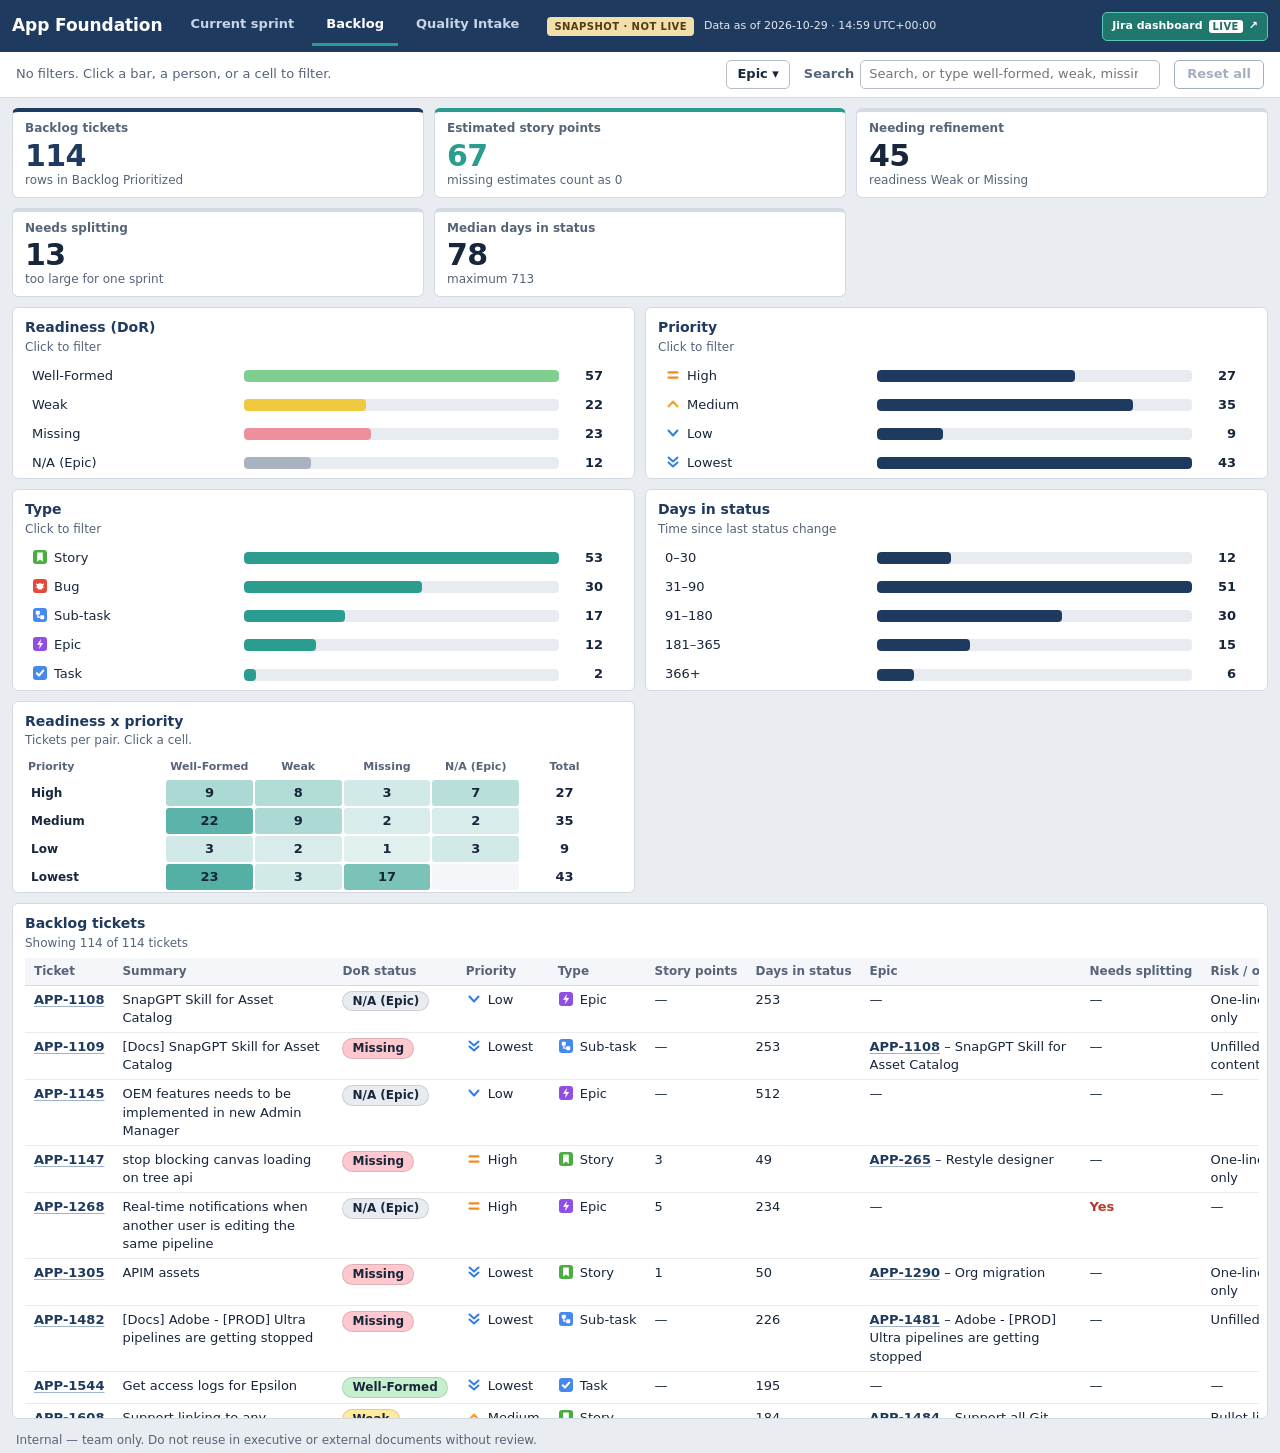
==== commit a0fe03b5: "App: sprint-switch fixes, error handling, accessibility, CSP, shared helpers (C2, C6-C23) - sprint.j" ====
--- a/backlog.html
+++ b/backlog.html
@@ -3,12 +3,14 @@
 <head>
   <meta charset="utf-8">
   <meta name="viewport" content="width=device-width, initial-scale=1">
+  <meta http-equiv="Content-Security-Policy" content="default-src 'self'; script-src 'self'; style-src 'self'; img-src 'self' data:; connect-src 'self'; font-src 'none'; object-src 'none'; base-uri 'none'; form-action 'none'">
   <title>Backlog - App Foundation</title>
   <link rel="icon" href="data:,">
   <link rel="stylesheet" href="dashboard.css">
 </head>
 <body>
   <div class="app">
+    <h1 class="visually-hidden">App Foundation · Backlog</h1>
     <header class="topbar">
       <div class="brand">App Foundation</div>
       <nav class="tabs" aria-label="Pages">
--- a/dashboard.css
+++ b/dashboard.css
@@ -2,26 +2,45 @@
 :root {
   --bg: #e9edf2;
   --surface: #ffffff;
+  --surface-sunk: #f4f6f9;  /* table headers, empty heat cells */
+  --hover: #f1f5f8;         /* row hover */
   --ink: #17263b;
   --muted: #566478;
   --line: #d3dae3;
   --line-soft: #e8ecf1;
+  --line-strong: #b4bdc9;   /* form control borders, scrollbar thumbs */
   --navy: #1f3a5f;
   --teal: #2a9d8f;
   --teal-soft: #e3f3f1;
+  --live: #1f776d;          /* "Jira dashboard · LIVE" button: white text keeps 5.4:1 */
+  --live-hover: #19645c;
   --warn: #b83a2e;
 
-  /* status buckets (SPEC §9) */
+  /* status buckets (SPEC §10) */
   --s-todo: #86cdf2;   /* sky blue */
   --s-prog: #2f6fd0;   /* blue */
   --s-review: #34a56a; /* green */
   --s-done: #a9b2bf;   /* gray */
   --s-other: #e3a72f;  /* amber, hatched */
+  --s-other-stripe: #f3d589;
+
+  /* burndown (SPEC §6.3); dashboard.js AF.COLORS mirrors these values for the SVG */
+  --chart-scope: #b9c3d0;
+  --chart-ideal: #8795a8;
+  --marker-added: #e3a72f;
+  --marker-added-stroke: #8a6414;
+  --marker-added-hover: #f0b93f;
+  --marker-removed: #d64545;
+  --marker-removed-stroke: #8f1f1f;
+  --marker-removed-hover: #ee6b6b;
 
   /* readiness (tracker fills; bars use stronger versions) */
   --dor-ready: #c6efce;
   --dor-weak: #ffeb9c;
   --dor-missing: #ffc7ce;
+  --dor-ready-bar: #7fcf8f;
+  --dor-weak-bar: #f0c93e;
+  --dor-missing-bar: #f08f9c;
 
   --topbar-h: 52px;
   --filterbar-h: 46px;
@@ -44,6 +63,8 @@
 a { color: var(--navy); }
 :focus-visible { outline: 2px solid var(--teal); outline-offset: 2px; }
 button { font: inherit; color: inherit; }
+/* Hidden visually, still read by screen readers (page headings, the burndown data table). */
+.visually-hidden { position: absolute !important; width: 1px; height: 1px; padding: 0; margin: -1px; overflow: hidden; clip: rect(0 0 0 0); clip-path: inset(50%); white-space: nowrap; border: 0; }
 
 /* ---- shell ---- */
 .app { display: flex; flex-direction: column; min-height: 100vh; }
@@ -61,17 +82,17 @@
 .tab.active { color: #fff; border-bottom-color: var(--teal); }
 .tab:focus-visible { outline-color: #fff; outline-offset: -3px; }
 .snapshot-status { margin-left: auto; display: flex; align-items: center; gap: 10px; min-width: 0; }
-.snapshot-badge { flex: none; padding: 5px 7px; border-radius: 4px; background: #f3dfa9; color: #4d3d13; font-size: 9px; font-weight: 800; letter-spacing: .045em; line-height: 1.1; white-space: nowrap; }
+.snapshot-badge { flex: none; padding: 4px 7px; border-radius: 4px; background: #f3dfa9; color: #4d3d13; font-size: 10px; font-weight: 800; letter-spacing: .045em; line-height: 1.1; white-space: nowrap; }
 .asof { color: #e4eaf1; font-size: 11px; white-space: nowrap; }
-.live-dashboard-link { flex: none; display: inline-flex; align-items: center; gap: 6px; padding: 7px 9px; border: 1px solid #58c7b9; border-radius: 5px; background: #2a9d8f; color: #fff; font-size: 11px; font-weight: 700; line-height: 1.1; text-decoration: none; white-space: nowrap; }
-.live-dashboard-link:hover { background: #23877c; color: #fff; }
+.live-dashboard-link { flex: none; display: inline-flex; align-items: center; gap: 6px; padding: 7px 9px; border: 1px solid #58c7b9; border-radius: 5px; background: var(--live); color: #fff; font-size: 11px; font-weight: 700; line-height: 1.1; text-decoration: none; white-space: nowrap; }
+.live-dashboard-link:hover { background: var(--live-hover); color: #fff; }
 .live-dashboard-link:focus-visible { outline-color: #fff; outline-offset: 2px; }
-.live-dashboard-badge { padding: 2px 4px; border-radius: 3px; background: #fff; color: #216e65; font-size: 9px; font-weight: 800; letter-spacing: .04em; }
+.live-dashboard-badge { padding: 1px 4px; border-radius: 3px; background: #fff; color: #216e65; font-size: 10px; font-weight: 800; letter-spacing: .04em; }
 .sprint-picker { display: flex; align-items: center; gap: 8px; color: #fff; flex: none; }
 .sprint-picker label { font-weight: 600; }
 .sprint-picker select { max-width: 340px; min-width: 180px; padding: 4px 7px; border: 1px solid #c9d5e6; border-radius: 5px; color: var(--ink); background: var(--surface); font: inherit; }
 .sprint-picker select:focus-visible { outline-color: #fff; }
-.sprint-banner { flex: none; display: flex; flex-wrap: wrap; align-items: baseline; gap: 2px 12px; padding: 8px 16px; background: #354052; border-left: 6px solid #e3a72f; border-bottom: 1px solid #273243; color: #fff; }
+.sprint-banner { flex: none; display: flex; flex-wrap: wrap; align-items: baseline; gap: 2px 12px; padding: 8px 16px; background: #354052; border-left: 6px solid var(--s-other); border-bottom: 1px solid #273243; color: #fff; }
 .sprint-banner[hidden] { display: none; }
 .sprint-banner-label { color: #fff; font-size: 12px; letter-spacing: .045em; }
 .sprint-banner-asof { color: #e4eaf1; font-size: 12px; }
@@ -88,18 +109,18 @@
   display: inline-flex; align-items: center; gap: 4px; padding: 2px 3px 2px 10px; border-radius: 999px;
   border: 1px solid var(--teal); background: var(--teal-soft); font-weight: 600;
 }
+.tag > span { max-width: 380px; overflow: hidden; text-overflow: ellipsis; white-space: nowrap; }
 .tag-x { border: 0; background: transparent; cursor: pointer; width: 20px; height: 20px; border-radius: 50%; line-height: 1; font-size: 15px; color: var(--muted); }
-.tag-x:hover { background: #fff; color: var(--ink); }
+.tag-x:hover { background: var(--surface); color: var(--ink); }
 .ctl { display: flex; align-items: center; gap: 6px; }
 .ctl label { color: var(--muted); font-weight: 600; }
 .ctl select, .ctl input {
-  font: inherit; color: var(--ink); background: var(--surface); border: 1px solid #b4bdc9; border-radius: 5px; padding: 4px 8px;
+  font: inherit; color: var(--ink); background: var(--surface); border: 1px solid var(--line-strong); border-radius: 5px; padding: 4px 8px;
 }
 .ctl select { max-width: 280px; }
 .ctl input { width: 300px; }
-.tag > span { max-width: 380px; overflow: hidden; text-overflow: ellipsis; white-space: nowrap; }
 .epicwrap { position: relative; }
-.epicbtn { font: inherit; color: var(--ink); background: var(--surface); border: 1px solid #b4bdc9; border-radius: 5px; padding: 4px 10px; cursor: pointer; font-weight: 600; }
+.epicbtn { font: inherit; color: var(--ink); background: var(--surface); border: 1px solid var(--line-strong); border-radius: 5px; padding: 4px 10px; cursor: pointer; font-weight: 600; }
 .epicbtn:hover { border-color: var(--navy); }
 .epicpop { position: absolute; z-index: 30; top: calc(100% + 4px); right: 0; width: 440px; max-width: calc(100vw - 24px); background: var(--surface); border: 1px solid var(--navy); border-radius: 6px; box-shadow: 0 6px 18px rgba(31, 58, 95, 0.25); display: flex; flex-direction: column; }
 .epicpop[hidden] { display: none; }
@@ -108,7 +129,7 @@
 .epicclear:hover { background: var(--navy); color: #fff; }
 .epiclist { max-height: 360px; overflow-y: auto; padding: 4px 0; }
 .epicopt { display: flex; align-items: center; gap: 8px; padding: 4px 10px; cursor: pointer; }
-.epicopt:hover { background: #f1f5f8; }
+.epicopt:hover { background: var(--hover); }
 .epicopt input { flex: none; width: 16px; height: 16px; accent-color: var(--teal); }
 .epicopt .name { flex: 1; min-width: 0; overflow: hidden; text-overflow: ellipsis; white-space: nowrap; }
 .epicopt .n { flex: none; color: var(--muted); font-weight: 700; }
@@ -116,7 +137,7 @@
   border: 1px solid var(--navy); background: var(--surface); color: var(--navy); font-weight: 600; border-radius: 5px; padding: 4px 12px; cursor: pointer;
 }
 .resetall:hover:not(:disabled) { background: var(--navy); color: #fff; }
-.resetall:disabled { opacity: 0.4; cursor: default; }
+.resetall:disabled { opacity: 0.4; cursor: default; } /* disabled controls are exempt from the contrast minimum */
 .dorhint { color: var(--muted); font-size: 12px; flex-basis: 100%; margin: -2px 0 0; }
 .dorhint:empty { display: none; }
 
@@ -154,11 +175,10 @@
 .kpis { grid-template-columns: repeat(2, minmax(0, 1fr)); }
 .main { grid-template-columns: repeat(2, minmax(0, 1fr)); }
 .detail { min-width: 0; }
-.tile { margin: 0; }
 .main .tile .tile-body { max-height: 400px; }
 .detail .tile-body { max-height: 460px; }
 
-/* ---- sprint page: lower row and chart tile ---- */
+/* ---- sprint page: lower row and chart tile (base rules must stay before the media block) ---- */
 .lower { display: block; margin-bottom: 10px; min-width: 0; }
 .lower .tile { margin-bottom: 10px; }
 .lower .tile-body { max-height: 400px; }
@@ -166,22 +186,23 @@
 .tile-foot .footnote { margin: 0; font-weight: 400; font-size: 11.5px; line-height: 1.35; color: var(--muted); }
 svg.burndown { display: block; }
 .bd-day:hover { fill: rgba(31, 58, 95, 0.06); }
-.bd-added { cursor: pointer; outline: none; }
-.bd-removed { cursor: pointer; outline: none; }
-.bd-removed:hover path, .bd-removed.bd-sel path { fill: #ee6b6b; stroke: #1f3a5f; stroke-width: 1.5; }
-.bd-removed:focus-visible path { stroke: #1f3a5f; stroke-width: 2.5; }
-.bd-added:hover path, .bd-sel path { fill: #f0b93f; stroke: #1f3a5f; stroke-width: 1.5; }
-.bd-added:focus-visible path { stroke: #1f3a5f; stroke-width: 2.5; }
+.bd-added, .bd-removed { cursor: pointer; }
+/* Markers are SVG buttons: a visible ring on the hit area when focused from the keyboard (C19). */
+.bd-added:focus, .bd-removed:focus { outline: none; }
+.bd-added:focus-visible .bd-hit, .bd-removed:focus-visible .bd-hit { stroke: var(--teal); stroke-width: 2; }
+.bd-added:focus-visible path, .bd-removed:focus-visible path { stroke: var(--navy); stroke-width: 2.5; }
+.bd-added:hover path, .bd-added.is-selected path { fill: var(--marker-added-hover); stroke: var(--navy); stroke-width: 1.5; }
+.bd-removed:hover path, .bd-removed.is-selected path { fill: var(--marker-removed-hover); stroke: var(--navy); stroke-width: 1.5; }
 .tile:has(.chart) { position: relative; }
-.bd-pop { position: absolute; z-index: 5; right: 12px; top: 76px; width: min(420px, max(58%, 300px), calc(100% - 24px)); max-height: calc(100% - 152px); display: flex; flex-direction: column; background: #fff; border: 1px solid var(--navy); border-radius: 6px; box-shadow: 0 4px 14px rgba(31, 58, 95, 0.22); }
+.bd-pop { position: absolute; z-index: 5; right: 12px; top: 76px; width: min(420px, max(58%, 300px), calc(100% - 24px)); max-height: calc(100% - 152px); display: flex; flex-direction: column; background: var(--surface); border: 1px solid var(--navy); border-radius: 6px; box-shadow: 0 4px 14px rgba(31, 58, 95, 0.22); }
 .bd-pop-head { display: flex; justify-content: space-between; align-items: flex-start; gap: 8px; padding: 8px 10px; border-bottom: 1px solid var(--line-soft); font-size: 13px; }
 .bd-pop-sub { display: block; font-size: 12px; color: var(--muted); }
-.bd-pop-x { border: 1px solid var(--line-soft); background: #fff; border-radius: 4px; font-size: 18px; line-height: 1; width: 26px; height: 26px; cursor: pointer; color: var(--navy); }
+.bd-pop-x { border: 1px solid var(--line-soft); background: var(--surface); border-radius: 4px; font-size: 18px; line-height: 1; width: 26px; height: 26px; cursor: pointer; color: var(--navy); }
 .bd-pop-x:hover { background: var(--line-soft); }
 .bd-pop-x:focus-visible { outline: 2px solid var(--navy); outline-offset: 1px; }
 .bd-pop-body { overflow-y: auto; overflow-x: hidden; min-height: 0; }
 .bd-pop-table { width: 100%; border-collapse: collapse; font-size: 12px; }
-.bd-pop-table th { position: sticky; top: 0; background: #f4f6f9; text-align: left; padding: 4px 8px; font-weight: 600; color: var(--muted); }
+.bd-pop-table th { position: sticky; top: 0; background: var(--surface-sunk); text-align: left; padding: 4px 8px; font-weight: 600; color: var(--muted); }
 .bd-pop-table td { overflow-wrap: anywhere; padding: 4px 8px; border-top: 1px solid var(--line-soft); vertical-align: top; }
 .bd-pop-table td.sum { min-width: 120px; }
 .bd-pop-table td.num { text-align: right; }
@@ -191,15 +212,17 @@
   html, body { height: 100%; overflow: hidden; }
   .app { height: 100vh; min-height: 0; }
   .board { min-height: 0; display: grid; grid-template-rows: auto minmax(0, 1.1475fr) minmax(0, 1.2025fr); gap: 10px; overflow: hidden; }
-  .board.quality-board { grid-template-rows: auto minmax(0, 1fr); overflow: hidden; }
+  .board.quality-board { grid-template-rows: auto minmax(0, 1fr); }
   .quality-board { overflow: hidden; }
   .qi-grid { grid-template-columns: repeat(3, minmax(0, 1fr)); }
   .qi-sprint { min-height: 0; }
   .qi-ticket-scroll { max-height: 40vh; }
   .kpis, .main { margin-bottom: 0; min-height: 0; }
-  .kpis.k4 { grid-template-columns: repeat(4, minmax(0, 1fr)); }
   .kpis.k5 { grid-template-columns: repeat(5, minmax(0, 1fr)); }
-  .kpis.k7 { grid-template-columns: repeat(7, minmax(0, 1fr)); }
+  .kpis.k8 { grid-template-columns: repeat(8, minmax(0, 1fr)); }
+  .kpis.k8 .kpi { padding: 6px 8px; }
+  .kpis.k8 .kpi .label, .kpis.k8 .kpi .hint { font-size: 11px; line-height: 1.25; }
+  .kpis.k8 .kpi .value { font-size: 26px; }
   .main.sprint { grid-template-columns: minmax(0, 1.7fr) minmax(250px, 1fr) minmax(250px, 1fr) minmax(0, 1.8fr); }
   .lower { min-height: 0; margin-bottom: 0; display: grid; gap: 10px; grid-template-columns: minmax(0, 1fr) minmax(440px, 28%); }
   .lower .tile { margin-bottom: 0; }
@@ -228,7 +251,6 @@
   .sprint-picker { order: 3; flex: 1 1 100%; }
   .sprint-picker select { flex: 1; width: 1px; min-width: 0; max-width: none; }
   .snapshot-status { order: 4; flex: 1 1 auto; margin-left: 0; gap: 7px; }
-  .snapshot-badge { font-size: 8px; }
   .asof { font-size: 10px; white-space: normal; }
   .live-dashboard-link { order: 5; padding: 6px 7px; font-size: 10px; }
   .sprint-banner { display: block; padding: 6px 12px; }
@@ -245,24 +267,23 @@
   .snapshot-status { margin-left: 0; }
   .live-dashboard-link { margin-left: auto; }
   .kpis.k5 { grid-template-columns: repeat(3, minmax(0, 1fr)); }
-  .kpis.k7 { grid-template-columns: repeat(4, minmax(0, 1fr)); }
+  .kpis.k8 { grid-template-columns: repeat(4, minmax(0, 1fr)); }
   .qi-grid { grid-template-columns: repeat(2, minmax(0, 1fr)); }
 }
 
 /* ---- tiles ---- */
 .tile {
-  background: var(--surface); border: 1px solid var(--line); border-radius: 6px;
+  margin: 0; background: var(--surface); border: 1px solid var(--line); border-radius: 6px;
   display: flex; flex-direction: column; min-width: 0; min-height: 0; padding: 10px 12px 0; overflow: hidden;
 }
 .tile-head h2 { margin: 0; font-size: 14px; font-weight: 700; color: var(--navy); }
 .tile-head .sub { margin: 1px 0 0; color: var(--muted); font-size: 12px; }
 .tile-body { flex: 1; min-height: 0; overflow: auto; margin: 6px -4px 0; padding: 0 4px; scrollbar-gutter: stable; }
 .tile-body::-webkit-scrollbar { width: 12px; height: 12px; }
-.tile-body::-webkit-scrollbar-thumb { background: #b4bdc9; border-radius: 6px; border: 2px solid var(--surface); }
+.tile-body::-webkit-scrollbar-thumb { background: var(--line-strong); border-radius: 6px; border: 2px solid var(--surface); }
 .tile-body::-webkit-scrollbar-track { background: var(--line-soft); }
 .tile-foot { flex: none; border-top: 1px solid var(--line); margin: 0 -12px; padding: 6px 16px; font-weight: 700; }
 .colhead { flex: none; display: grid; gap: 10px; align-items: end; margin-top: 8px; padding: 0 19px 3px 7px; color: var(--muted); font-size: 12px; font-weight: 700; border-bottom: 1px solid var(--line-soft); }
-.note { margin: 0; padding: 4px 0 6px; color: var(--muted); font-size: 12px; flex: none; }
 
 /* KPI tiles */
 .kpi { padding: 8px 12px 8px; }
@@ -271,7 +292,7 @@
 .kpi .hint { color: var(--muted); font-size: 12px; }
 .kpi.clickable { cursor: pointer; }
 .kpi.clickable:hover, .kpi.clickable:focus-visible { box-shadow: 0 0 0 2px var(--teal); outline: none; }
-.kpi.clickable.selected { border-color: var(--teal); box-shadow: inset 0 0 0 2px var(--teal); }
+.kpi.clickable.is-selected { border-color: var(--teal); box-shadow: inset 0 0 0 2px var(--teal); }
 .kpi.items { border-top: 4px solid var(--navy); } .kpi.items .value { color: var(--navy); }
 .kpi.points { border-top: 4px solid var(--teal); } .kpi.points .value { color: var(--teal); }
 .kpi.plain { border-top: 4px solid var(--line); }
@@ -281,7 +302,7 @@
 .b-prog { background: var(--s-prog); }
 .b-review { background: var(--s-review); }
 .b-done { background: var(--s-done); }
-.b-other { background: repeating-linear-gradient(45deg, var(--s-other) 0 4px, #f3d589 4px 8px); }
+.b-other { background: repeating-linear-gradient(45deg, var(--s-other) 0 4px, var(--s-other-stripe) 4px 8px); }
 .dot { display: inline-block; width: 10px; height: 10px; border-radius: 50%; margin-right: 6px; vertical-align: -1px; flex: none; }
 .bar-track { flex: 1; min-width: 0; height: 12px; background: var(--line-soft); border-radius: 4px; overflow: hidden; }
 .bar { height: 100%; display: flex; border-radius: 4px; overflow: hidden; gap: 1px; }
@@ -289,66 +310,63 @@
 .seg.type-bar { background: var(--teal); }
 .fill { height: 100%; border-radius: 4px; background: var(--navy); }
 .fill.teal { background: var(--teal); }
-.fill.ready { background: #7fcf8f; } .fill.weak { background: #f0c93e; } .fill.missing { background: #f08f9c; } .fill.other { background: var(--s-done); }
-
-/* ---- clickable rows ---- */
+.fill.ready { background: var(--dor-ready-bar); } .fill.weak { background: var(--dor-weak-bar); } .fill.missing { background: var(--dor-missing-bar); } .fill.other { background: var(--s-done); }
+
+/* ---- clickable rows; selection state is .is-selected / .is-dimmed everywhere (SPEC §10) ---- */
 .rowbtn {
   appearance: none; display: grid; align-items: center; gap: 10px; width: 100%; text-align: left; cursor: pointer;
   background: transparent; border: 1px solid transparent; border-radius: 4px; padding: 4px 6px; margin: 0 0 1px;
 }
-.rowbtn:hover { background: #f1f5f8; }
-.rowbtn.sel { border-color: var(--teal); background: var(--teal-soft); }
-.rowbtn.dim { opacity: 0.5; }
-.rowbtn.dim:hover { opacity: 0.85; }
+.rowbtn:hover { background: var(--hover); }
+.rowbtn.is-selected { border-color: var(--teal); background: var(--teal-soft); }
+/* Dimmed rows stay readable (muted text keeps at least 4.5:1); only the bar, dot and icon fade. */
+.rowbtn.is-dimmed { color: var(--muted); }
+.rowbtn.is-dimmed .bar-track > *, .rowbtn.is-dimmed .dot, .rowbtn.is-dimmed .ico { opacity: 0.35; }
+.rowbtn.is-dimmed:hover .bar-track > *, .rowbtn.is-dimmed:hover .dot, .rowbtn.is-dimmed:hover .ico { opacity: 0.7; }
 .rowbtn.zero { color: var(--muted); }
 .rowbtn:focus-visible { outline-offset: 0; }
 
-.status-grid { grid-template-columns: minmax(56px, .8fr) minmax(0, 1fr) minmax(112px, max-content); gap: 6px; }
-.status-grid.tall { padding: 11px 8px; }
-.status-grid.tall .bar-track { height: 20px; border-radius: 5px; }
-.status-grid.tall .bar { border-radius: 5px; }
-.status-grid.tall .pair { font-size: 16px; }
-.status-grid.tall .name { font-size: 14px; }
-.status-grid .name { display: flex; align-items: center; font-weight: 600; }
+/* Tickets by status and Tickets by type rows: name, bar, `N W.I | P SP` */
+.bar-grid { grid-template-columns: minmax(56px, .8fr) minmax(0, 1fr) minmax(112px, max-content); gap: 6px; }
+.bar-grid.tall { padding: 11px 8px; }
+.bar-grid.tall .bar-track { height: 20px; border-radius: 5px; }
+.bar-grid.tall .bar { border-radius: 5px; }
+.bar-grid.tall .pair { font-size: 16px; }
+.bar-grid.tall .name { font-size: 14px; }
+.bar-grid .name { display: flex; align-items: center; font-weight: 600; }
 .pair { text-align: right; font-weight: 700; font-size: 14px; white-space: pre; }
 .pair .sep { color: var(--muted); font-weight: 400; }
-.people-grid { grid-template-columns: minmax(128px, 1fr) minmax(0, 1.2fr) minmax(0, 1.2fr); }
 .contribution-grid { display: grid; grid-template-columns: minmax(128px, 1.5fr) repeat(3, minmax(0, 1fr)); align-items: center; gap: 8px; }
 .contribution-grid > :not(:first-child) { text-align: right; }
 .contribution-row { min-height: 36px; border-top: 1px solid var(--line-soft); }
 .contribution-name { justify-self: start; max-width: 100%; overflow: hidden; text-overflow: ellipsis; white-space: nowrap; border: 0; border-radius: 4px; padding: 5px 6px; margin-left: -6px; background: transparent; color: var(--ink); font: inherit; font-weight: 600; text-align: left; cursor: pointer; }
-.contribution-name:hover, .contribution-name.selected { background: var(--teal-soft); color: var(--navy); }
-.contribution-name.dimmed { opacity: .48; }
 .contribution-value { justify-self: stretch; border: 0; border-radius: 4px; padding: 5px 8px; background: transparent; text-align: right; font: inherit; font-variant-numeric: tabular-nums; cursor: pointer; }
-.contribution-value:hover, .contribution-value.selected { background: var(--teal-soft); color: var(--navy); }
-.contribution-value.dimmed { opacity: .48; }
+.contribution-name:hover, .contribution-name.is-selected, .contribution-value:hover, .contribution-value.is-selected { background: var(--teal-soft); color: var(--navy); }
+.contribution-name.is-dimmed, .contribution-value.is-dimmed { color: var(--muted); font-weight: 400; }
 .contribution-total { font-weight: 700; white-space: nowrap; }
 .contribution-grid.totalrow { padding-top: 6px; border-top: 2px solid var(--line); font-weight: 700; }
-.people-grid .person { font-weight: 600; overflow: hidden; text-overflow: ellipsis; white-space: nowrap; }
-.bar-cell { display: flex; align-items: center; gap: 6px; min-width: 0; }
-.bar-cell .n { width: 3.1ch; text-align: right; font-weight: 700; flex: none; }
 .dist-grid { grid-template-columns: minmax(64px, 0.9fr) minmax(0, 1.4fr) 34px; }
 .dist-grid .name { overflow: hidden; text-overflow: ellipsis; white-space: nowrap; }
 .dist-grid .n { text-align: right; font-weight: 700; }
 
-/* ---- heat grid ---- */
+/* ---- heat grid; cell colour comes from AF.heatColor, text is always ink (or muted when dimmed) ---- */
 table.heat { width: 100%; border-collapse: separate; border-spacing: 2px; table-layout: fixed; }
 table.heat th { position: sticky; top: 0; z-index: 2; background: var(--surface); color: var(--muted); font-size: 11px; font-weight: 700; text-align: center; padding: 2px 1px 4px; vertical-align: bottom; overflow-wrap: break-word; word-break: normal; }
 table.heat th.corner { text-align: left; width: 24%; }
 table.heat th.rowh { position: sticky; left: 0; z-index: 1; background: var(--surface); text-align: left; color: var(--ink); font-size: 12px; font-weight: 600; padding: 0 4px; vertical-align: middle; white-space: nowrap; overflow: hidden; text-overflow: ellipsis; }
 table.heat td { padding: 0; height: 26px; text-align: center; background: var(--line-soft); border-radius: 3px; }
 table.heat td.tot { background: transparent; font-weight: 700; }
-table.heat td.zero { background: #f4f6f9; }
-.cell { appearance: none; display: block; width: 100%; height: 100%; min-height: 26px; border: 1px solid transparent; border-radius: 3px; background: transparent; color: inherit; font-weight: 700; cursor: pointer; padding: 0; }
+table.heat td.zero { background: var(--surface-sunk); }
+.cell { appearance: none; display: block; width: 100%; height: 100%; min-height: 26px; border: 1px solid transparent; border-radius: 3px; background: transparent; color: var(--ink); font-weight: 700; cursor: pointer; padding: 0; }
 .cell:hover { border-color: var(--navy); }
-.cell.sel { border-color: var(--ink); box-shadow: inset 0 0 0 1px var(--ink); }
-table.heat td.dim { opacity: 0.4; }
+.cell.is-selected { border-color: var(--ink); box-shadow: inset 0 0 0 1px var(--ink); }
+table.heat td.is-dimmed .cell { color: var(--muted); font-weight: 600; }
 .cell:focus-visible { outline-offset: 1px; }
 
 /* ---- data tables ---- */
 table { width: 100%; border-collapse: separate; border-spacing: 0; }
 table.data th, table.data td { padding: 5px 9px; text-align: left; vertical-align: top; border-bottom: 1px solid var(--line-soft); }
-table.data thead th { position: sticky; top: 0; z-index: 2; background: #f4f7fa; color: var(--muted); font-size: 12px; font-weight: 700; border-bottom: 1px solid var(--line); white-space: nowrap; }
+table.data thead th { position: sticky; top: 0; z-index: 2; background: var(--surface-sunk); color: var(--muted); font-size: 12px; font-weight: 700; border-bottom: 1px solid var(--line); white-space: nowrap; }
 .detail-sort { display: inline-flex; align-items: center; gap: 4px; margin: 0; padding: 0; border: 0; background: transparent; color: inherit; font: inherit; text-align: left; cursor: pointer; }
 .detail-sort:hover { color: var(--navy); text-decoration: underline; }
 .detail-sort-arrow { min-width: 9px; color: var(--navy); font-size: 10px; line-height: 1; text-align: center; }
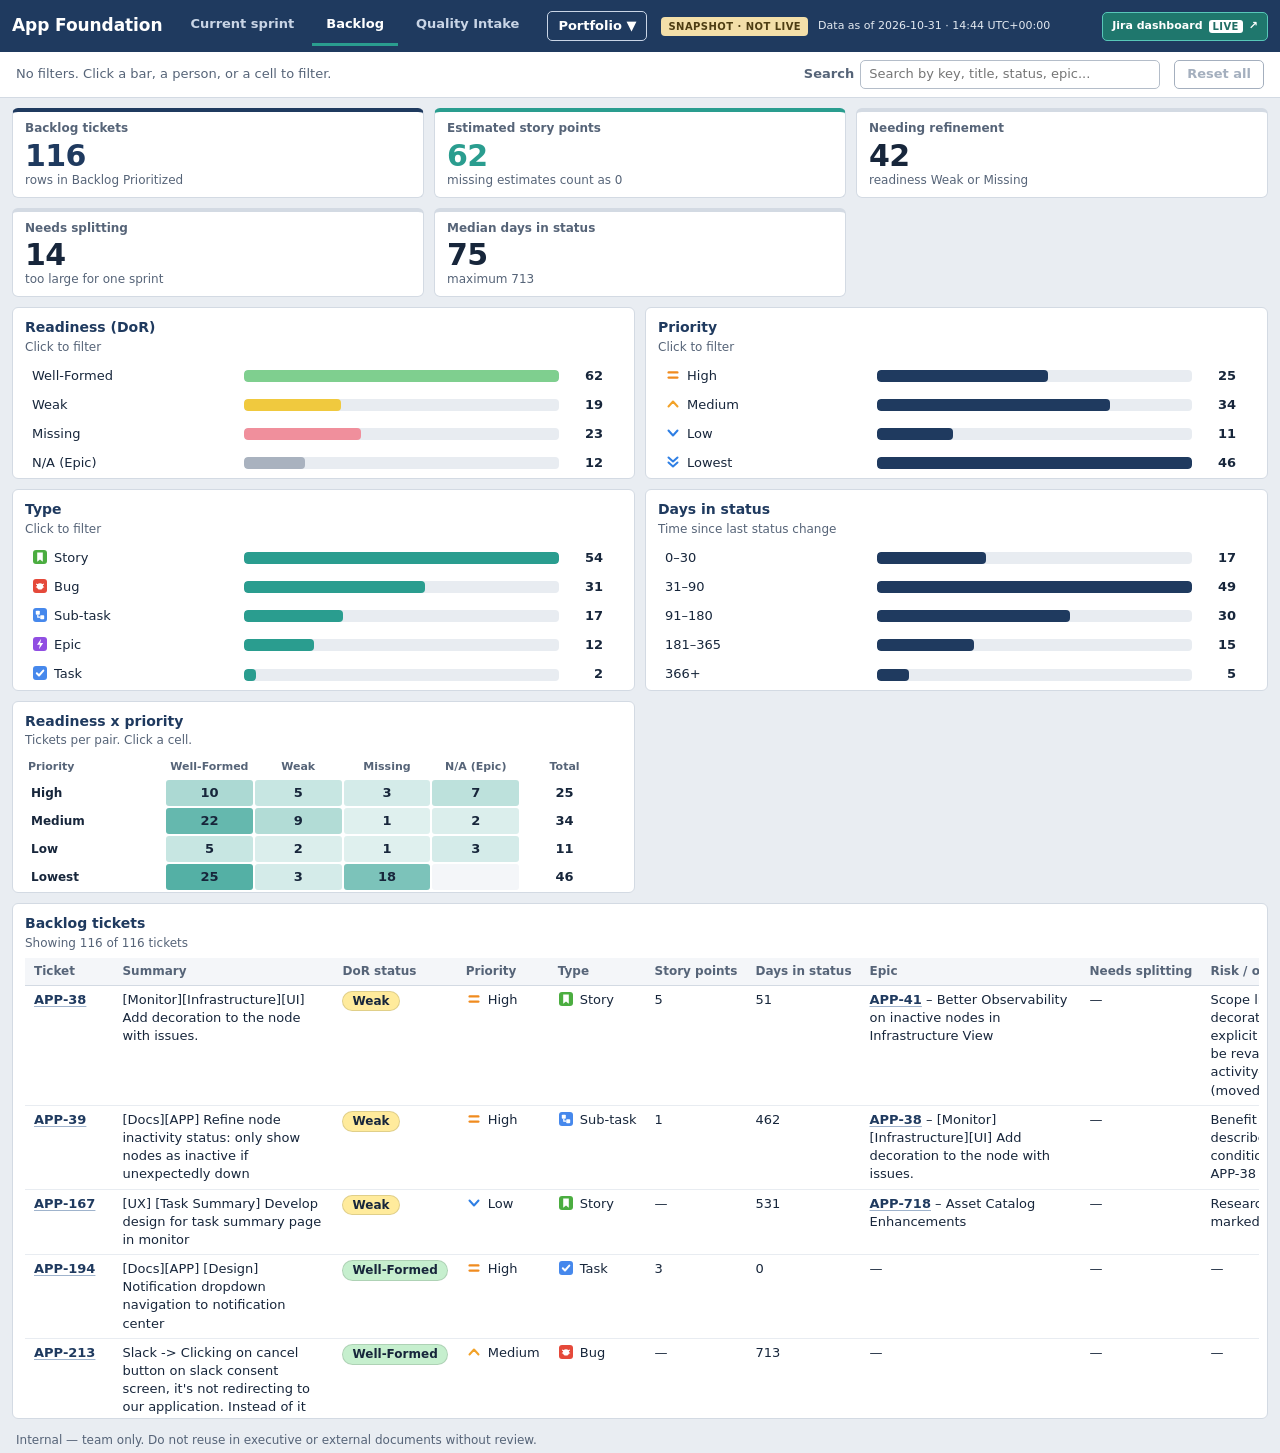
==== commit 12443901: "Portfolio page v1 (N-003): Portfolio menu next to the sprint selector, portfolio.html for AC, PLATEN" ====
--- a/backlog.html
+++ b/backlog.html
@@ -18,6 +18,15 @@
         <a class="tab active" href="backlog.html" aria-current="page">Backlog</a>
         <a class="tab" href="quality-intake.html">Quality Intake</a>
       </nav>
+      <details class="portfolio-picker" id="portfolio-picker">
+        <summary class="portfolio-picker-btn" aria-haspopup="true">Portfolio &#9660;</summary>
+        <ul class="portfolio-menu" role="menu">
+          <li role="none"><a role="menuitem" href="portfolio.html?project=AC">Agent Creator</a></li>
+          <li role="none"><a role="menuitem" href="portfolio.html?project=PLATENG">Platform Engineering</a></li>
+          <li role="none"><a role="menuitem" href="portfolio.html?project=APIM">APIM</a></li>
+          <li role="none"><a role="menuitem" href="portfolio.html?project=PLAT">Plat Core</a></li>
+        </ul>
+      </details>
       <div class="snapshot-status" role="status" aria-label="Snapshot update status">
         <span class="snapshot-badge">SNAPSHOT &middot; NOT LIVE</span>
         <span class="asof" id="asof">Data as of &mdash;</span>
--- a/dashboard.css
+++ b/dashboard.css
@@ -88,6 +88,19 @@
 .live-dashboard-link:hover { background: var(--live-hover); color: #fff; }
 .live-dashboard-link:focus-visible { outline-color: #fff; outline-offset: 2px; }
 .live-dashboard-badge { padding: 1px 4px; border-radius: 3px; background: #fff; color: #216e65; font-size: 10px; font-weight: 800; letter-spacing: .04em; }
+/* Portfolio picker — Portfolio ▾ button next to sprint selector */
+.portfolio-picker { flex: none; position: relative; }
+.portfolio-picker-btn { display: flex; align-items: center; gap: 5px; padding: 5px 10px; border: 1px solid #c9d5e6; border-radius: 5px; background: transparent; color: #fff; font: inherit; font-size: 13px; font-weight: 600; cursor: pointer; list-style: none; white-space: nowrap; }
+.portfolio-picker-btn::-webkit-details-marker { display: none; }
+.portfolio-picker[open] .portfolio-picker-btn { background: rgba(255,255,255,.12); }
+.portfolio-picker-btn:hover { background: rgba(255,255,255,.12); }
+.portfolio-picker-btn:focus-visible { outline: 2px solid #fff; outline-offset: 2px; }
+.portfolio-menu { position: absolute; top: calc(100% + 4px); left: 0; z-index: 200; min-width: 180px; margin: 0; padding: 4px 0; list-style: none; background: var(--surface); border: 1px solid var(--line); border-radius: 6px; box-shadow: 0 4px 16px rgba(0,0,0,.18); }
+.portfolio-menu li { margin: 0; }
+.portfolio-menu a { display: block; padding: 8px 14px; color: var(--ink); font-size: 13px; text-decoration: none; }
+.portfolio-menu a:hover { background: var(--row-hover); }
+.portfolio-menu a:focus-visible { outline: 2px solid var(--navy); outline-offset: -2px; }
+.portfolio-menu a[aria-current="true"] { font-weight: 700; color: var(--navy); }
 .sprint-picker { display: flex; align-items: center; gap: 8px; color: #fff; flex: none; }
 .sprint-picker label { font-weight: 600; }
 .sprint-picker select { max-width: 340px; min-width: 180px; padding: 4px 7px; border: 1px solid #c9d5e6; border-radius: 5px; color: var(--ink); background: var(--surface); font: inherit; }
@@ -114,32 +127,22 @@
 .tag-x:hover { background: var(--surface); color: var(--ink); }
 .ctl { display: flex; align-items: center; gap: 6px; }
 .ctl label { color: var(--muted); font-weight: 600; }
-.ctl select, .ctl input {
+.ctl input {
   font: inherit; color: var(--ink); background: var(--surface); border: 1px solid var(--line-strong); border-radius: 5px; padding: 4px 8px;
 }
-.ctl select { max-width: 280px; }
 .ctl input { width: 300px; }
-.epicwrap { position: relative; }
-.epicbtn { font: inherit; color: var(--ink); background: var(--surface); border: 1px solid var(--line-strong); border-radius: 5px; padding: 4px 10px; cursor: pointer; font-weight: 600; }
-.epicbtn:hover { border-color: var(--navy); }
-.epicpop { position: absolute; z-index: 30; top: calc(100% + 4px); right: 0; width: 440px; max-width: calc(100vw - 24px); background: var(--surface); border: 1px solid var(--navy); border-radius: 6px; box-shadow: 0 6px 18px rgba(31, 58, 95, 0.25); display: flex; flex-direction: column; }
-.epicpop[hidden] { display: none; }
-.epichead { display: flex; justify-content: space-between; align-items: center; padding: 6px 10px; border-bottom: 1px solid var(--line-soft); color: var(--muted); font-weight: 600; }
-.epicclear { border: 1px solid var(--navy); background: var(--surface); color: var(--navy); border-radius: 4px; padding: 1px 10px; cursor: pointer; font-weight: 600; }
-.epicclear:hover { background: var(--navy); color: #fff; }
-.epiclist { max-height: 360px; overflow-y: auto; padding: 4px 0; }
-.epicopt { display: flex; align-items: center; gap: 8px; padding: 4px 10px; cursor: pointer; }
-.epicopt:hover { background: var(--hover); }
-.epicopt input { flex: none; width: 16px; height: 16px; accent-color: var(--teal); }
-.epicopt .name { flex: 1; min-width: 0; overflow: hidden; text-overflow: ellipsis; white-space: nowrap; }
-.epicopt .n { flex: none; color: var(--muted); font-weight: 700; }
+/* search box with a clear button (R001-19) */
+.searchwrap { position: relative; display: inline-flex; align-items: center; }
+.searchctl input { width: 300px; padding-right: 26px; }
+.searchctl input::-webkit-search-cancel-button { -webkit-appearance: none; appearance: none; }
+.search-clear { position: absolute; right: 4px; border: 0; background: transparent; color: var(--muted); font: inherit; font-size: 16px; line-height: 1; padding: 2px 5px; border-radius: 4px; cursor: pointer; }
+.search-clear:hover { color: var(--navy); background: var(--hover); }
+.search-clear[hidden] { display: none; }
 .resetall {
   border: 1px solid var(--navy); background: var(--surface); color: var(--navy); font-weight: 600; border-radius: 5px; padding: 4px 12px; cursor: pointer;
 }
 .resetall:hover:not(:disabled) { background: var(--navy); color: #fff; }
 .resetall:disabled { opacity: 0.4; cursor: default; } /* disabled controls are exempt from the contrast minimum */
-.dorhint { color: var(--muted); font-size: 12px; flex-basis: 100%; margin: -2px 0 0; }
-.dorhint:empty { display: none; }
 
 .foot { flex: none; height: var(--foot-h); display: flex; align-items: center; padding: 0 16px; color: var(--muted); font-size: 12px; }
 
@@ -248,6 +251,8 @@
   .brand { font-size: 15px; }
   .tabs { height: 36px; }
   .tab { padding: 0 7px; }
+  .portfolio-picker { order: 2; }
+  .portfolio-menu { left: auto; right: 0; }
   .sprint-picker { order: 3; flex: 1 1 100%; }
   .sprint-picker select { flex: 1; width: 1px; min-width: 0; max-width: none; }
   .snapshot-status { order: 4; flex: 1 1 auto; margin-left: 0; gap: 7px; }
@@ -336,15 +341,6 @@
 .bar-grid .name { display: flex; align-items: center; font-weight: 600; }
 .pair { text-align: right; font-weight: 700; font-size: 14px; white-space: pre; }
 .pair .sep { color: var(--muted); font-weight: 400; }
-.contribution-grid { display: grid; grid-template-columns: minmax(128px, 1.5fr) repeat(3, minmax(0, 1fr)); align-items: center; gap: 8px; }
-.contribution-grid > :not(:first-child) { text-align: right; }
-.contribution-row { min-height: 36px; border-top: 1px solid var(--line-soft); }
-.contribution-name { justify-self: start; max-width: 100%; overflow: hidden; text-overflow: ellipsis; white-space: nowrap; border: 0; border-radius: 4px; padding: 5px 6px; margin-left: -6px; background: transparent; color: var(--ink); font: inherit; font-weight: 600; text-align: left; cursor: pointer; }
-.contribution-value { justify-self: stretch; border: 0; border-radius: 4px; padding: 5px 8px; background: transparent; text-align: right; font: inherit; font-variant-numeric: tabular-nums; cursor: pointer; }
-.contribution-name:hover, .contribution-name.is-selected, .contribution-value:hover, .contribution-value.is-selected { background: var(--teal-soft); color: var(--navy); }
-.contribution-name.is-dimmed, .contribution-value.is-dimmed { color: var(--muted); font-weight: 400; }
-.contribution-total { font-weight: 700; white-space: nowrap; }
-.contribution-grid.totalrow { padding-top: 6px; border-top: 2px solid var(--line); font-weight: 700; }
 .dist-grid { grid-template-columns: minmax(64px, 0.9fr) minmax(0, 1.4fr) 34px; }
 .dist-grid .name { overflow: hidden; text-overflow: ellipsis; white-space: nowrap; }
 .dist-grid .n { text-align: right; font-weight: 700; }
@@ -378,6 +374,12 @@
 .lower table.wider { min-width: 1000px; }
 .lower td.wrap { min-width: 160px; }
 .lower td.wrap-text { white-space: normal; overflow-wrap: break-word; }
+/* ---- Needs attention today (sprint main row): key, status, days, reasons; no names ---- */
+table.attention td.status { white-space: nowrap; }
+table.attention td.reasons { white-space: normal; }
+.reason-list { display: flex; flex-wrap: wrap; gap: 4px; }
+.reason { display: inline-block; padding: 1px 7px; border-radius: 10px; background: var(--surface-sunk); border: 1px solid var(--line); font-size: 12px; line-height: 1.5; white-space: nowrap; }
+.attention-missing { margin: 0; font-size: 12.5px; line-height: 1.35; color: var(--ink); }
 .lower th.current-situation, .lower td.current-situation { min-width: 350px; }
 .empty { margin: 12px 4px; color: var(--muted); }
 .pill { display: inline-block; padding: 1px 9px; border-radius: 999px; font-weight: 600; font-size: 12px; border: 1px solid rgba(0,0,0,0.12); white-space: nowrap; }
@@ -398,4 +400,28 @@
 .message p { margin: 8px 0 0; }
 .loading { color: var(--muted); padding: 20px 4px; }
 
+/* ---- portfolio page ---- */
+.pf-title-bar { padding: 10px 16px 4px; }
+.pf-team-title { margin: 0; font-size: 20px; color: var(--navy); }
+.pf-points-note { margin: 4px 0 0; font-size: 12px; color: var(--muted); }
+.pf-warn { background: #fff8e7; border: 1px solid #f4d03f; border-radius: 5px; padding: 8px 14px; margin: 6px 16px; font-size: 13px; }
+.pf-select-hint { padding: 14px 16px; color: var(--muted); }
+.pf-tile { margin: 0 0 14px; }
+.pf-kv-grid { display: grid; grid-template-columns: repeat(auto-fill, minmax(200px, 1fr)); gap: 10px; padding: 10px 14px; }
+.pf-kv { background: var(--row-hover); border-radius: 5px; padding: 8px 10px; }
+.pf-kv-label { font-size: 11px; font-weight: 600; color: var(--muted); text-transform: uppercase; letter-spacing: .04em; margin-bottom: 3px; }
+.pf-kv-value { font-size: 16px; font-weight: 700; color: var(--navy); display: flex; align-items: center; gap: 4px; }
+.pf-kv-method { font-size: 11px; color: var(--muted); margin-top: 2px; }
+.pf-note { font-size: 12px; color: var(--muted); margin: 6px 14px 2px; }
+.pf-vel-table { width: 100%; }
+.pf-vel-table td, .pf-vel-table th { padding: 5px 8px; }
+.pf-late { color: var(--warn); font-weight: 700; }
+.pf-burn-wrap { display: flex; flex-direction: column; align-items: center; gap: 4px; padding: 8px 0; }
+.pf-burn { width: 100%; max-width: 400px; height: 100px; }
+.pf-burn-cap { font-size: 12px; color: var(--muted); margin: 0; }
+.pf-comp-table { width: 100%; font-size: 13px; }
+.pf-comp-table td, .pf-comp-table th { padding: 5px 8px; }
+abbr.approx-badge { text-decoration: none; cursor: help; font-size: 13px; font-weight: 700; color: var(--teal); margin-left: 3px; }
+.approx-lower { color: var(--warn); }
+
 @media (prefers-reduced-motion: reduce) { * { transition: none !important; animation: none !important; } }
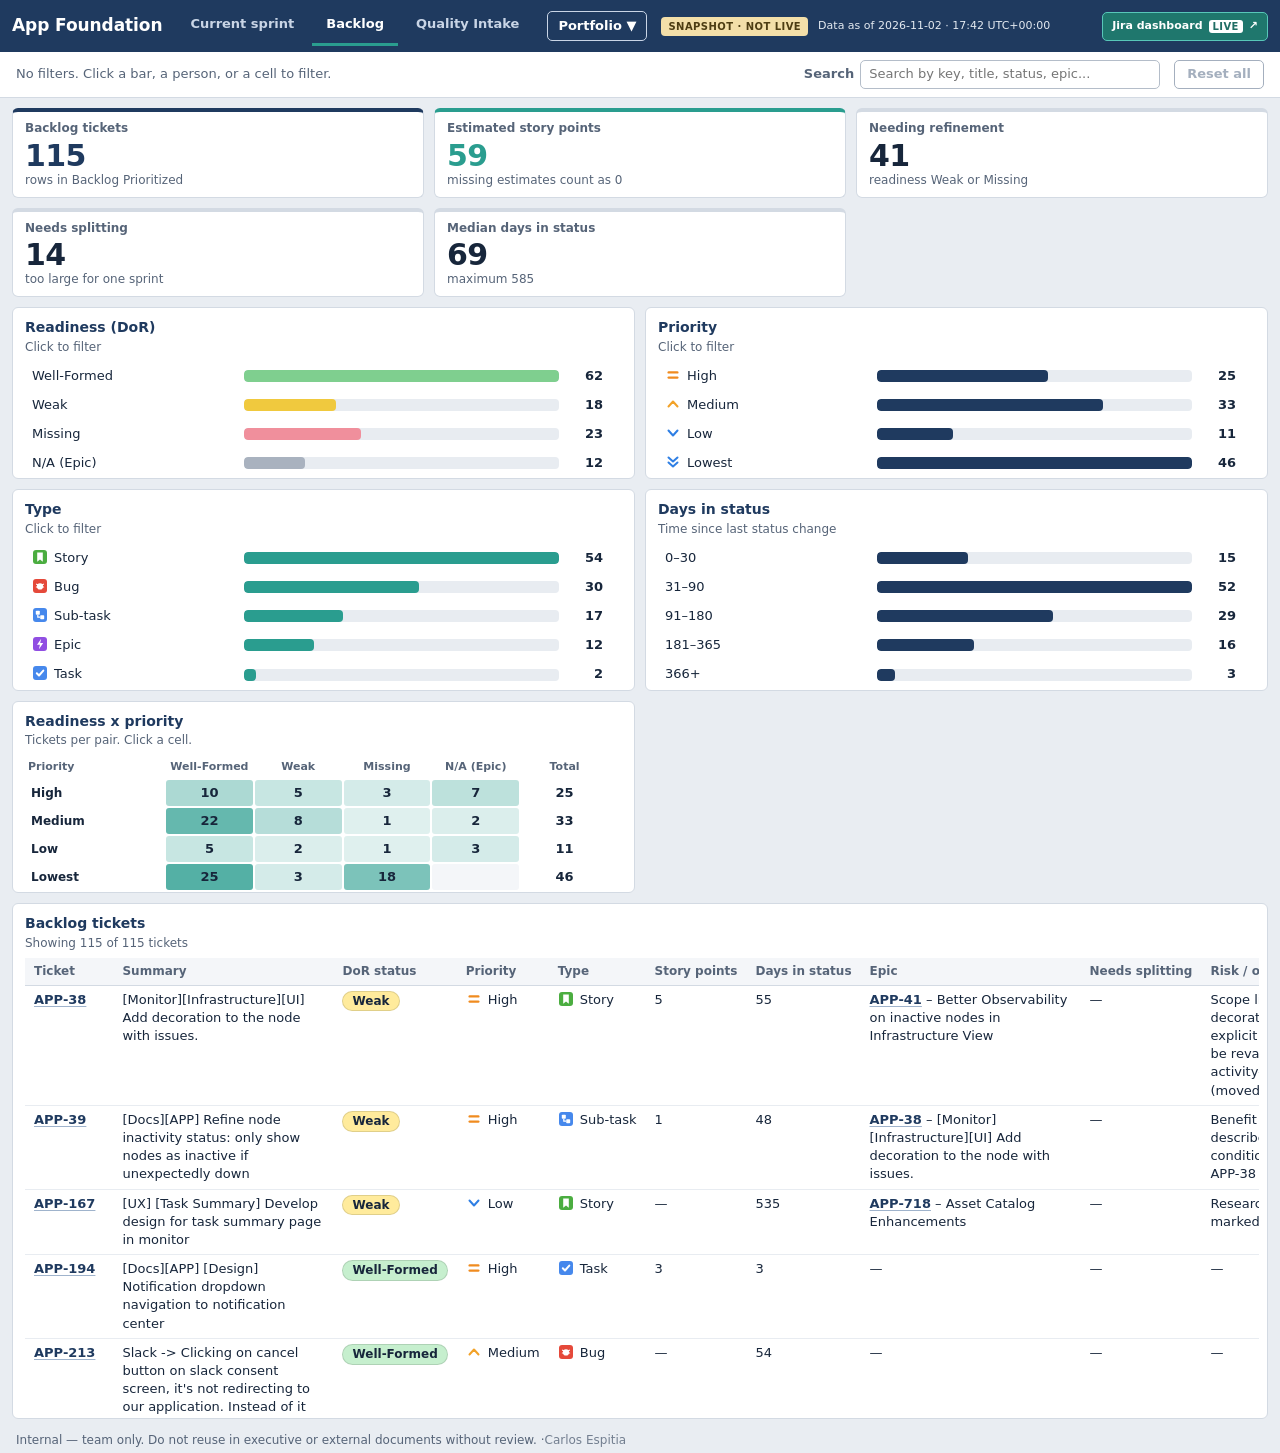
==== commit 103a4433: "Add LinkedIn footer link on all pages Adds a subtle "Carlos Espitia" attribution link to linkedin.co" ====
--- a/backlog.html
+++ b/backlog.html
@@ -23,7 +23,6 @@
         <ul class="portfolio-menu" role="menu">
           <li role="none"><a role="menuitem" href="portfolio.html?project=AC">Agent Creator</a></li>
           <li role="none"><a role="menuitem" href="portfolio.html?project=PLATENG">Platform Engineering</a></li>
-          <li role="none"><a role="menuitem" href="portfolio.html?project=APIM">APIM</a></li>
           <li role="none"><a role="menuitem" href="portfolio.html?project=PLAT">Plat Core</a></li>
         </ul>
       </details>
@@ -38,7 +37,7 @@
     <div class="filterbar" id="filterbar"></div>
     <main class="board" id="app"><p class="loading">Loading&hellip;</p></main>
     <noscript><p>This dashboard needs JavaScript.</p></noscript>
-    <footer class="foot">Internal &mdash; team only. Do not reuse in executive or external documents without review.</footer>
+    <footer class="foot">Internal &mdash; team only. Do not reuse in executive or external documents without review. &middot; <a href="https://www.linkedin.com/in/javierespitia/" target="_blank" rel="noopener" class="foot-li">Carlos Espitia</a></footer>
   </div>
   <script src="dashboard.js"></script>
   <script src="backlog.js"></script>
--- a/dashboard.css
+++ b/dashboard.css
@@ -101,6 +101,7 @@
 .portfolio-menu a:hover { background: var(--row-hover); }
 .portfolio-menu a:focus-visible { outline: 2px solid var(--navy); outline-offset: -2px; }
 .portfolio-menu a[aria-current="true"] { font-weight: 700; color: var(--navy); }
+.portfolio-sep { border-top: 1px solid #dde3ed; margin: 4px 0; }
 .sprint-picker { display: flex; align-items: center; gap: 8px; color: #fff; flex: none; }
 .sprint-picker label { font-weight: 600; }
 .sprint-picker select { max-width: 340px; min-width: 180px; padding: 4px 7px; border: 1px solid #c9d5e6; border-radius: 5px; color: var(--ink); background: var(--surface); font: inherit; }
@@ -145,6 +146,8 @@
 .resetall:disabled { opacity: 0.4; cursor: default; } /* disabled controls are exempt from the contrast minimum */
 
 .foot { flex: none; height: var(--foot-h); display: flex; align-items: center; padding: 0 16px; color: var(--muted); font-size: 12px; }
+.foot-li { color: inherit; text-decoration: none; opacity: 0.8; }
+.foot-li:hover { text-decoration: underline; opacity: 1; }
 
 /* ---- board: small-screen fallback is a normal scrolling page ---- */
 .board { flex: 1; padding: 10px 12px; display: block; }
@@ -223,9 +226,10 @@
   .kpis, .main { margin-bottom: 0; min-height: 0; }
   .kpis.k5 { grid-template-columns: repeat(5, minmax(0, 1fr)); }
   .kpis.k8 { grid-template-columns: repeat(8, minmax(0, 1fr)); }
-  .kpis.k8 .kpi { padding: 6px 8px; }
-  .kpis.k8 .kpi .label, .kpis.k8 .kpi .hint { font-size: 11px; line-height: 1.25; }
-  .kpis.k8 .kpi .value { font-size: 26px; }
+  .kpis.k9 { grid-template-columns: repeat(9, minmax(0, 1fr)); }
+  .kpis.k8 .kpi, .kpis.k9 .kpi { padding: 6px 8px; }
+  .kpis.k8 .kpi .label, .kpis.k8 .kpi .hint, .kpis.k9 .kpi .label, .kpis.k9 .kpi .hint { font-size: 11px; line-height: 1.25; }
+  .kpis.k8 .kpi .value, .kpis.k9 .kpi .value { font-size: 26px; }
   .main.sprint { grid-template-columns: minmax(0, 1.7fr) minmax(250px, 1fr) minmax(250px, 1fr) minmax(0, 1.8fr); }
   .lower { min-height: 0; margin-bottom: 0; display: grid; gap: 10px; grid-template-columns: minmax(0, 1fr) minmax(440px, 28%); }
   .lower .tile { margin-bottom: 0; }
@@ -273,6 +277,7 @@
   .live-dashboard-link { margin-left: auto; }
   .kpis.k5 { grid-template-columns: repeat(3, minmax(0, 1fr)); }
   .kpis.k8 { grid-template-columns: repeat(4, minmax(0, 1fr)); }
+  .kpis.k9 { grid-template-columns: repeat(3, minmax(0, 1fr)); }
   .qi-grid { grid-template-columns: repeat(2, minmax(0, 1fr)); }
 }
 
@@ -374,7 +379,7 @@
 .lower table.wider { min-width: 1000px; }
 .lower td.wrap { min-width: 160px; }
 .lower td.wrap-text { white-space: normal; overflow-wrap: break-word; }
-/* ---- Needs attention today (sprint main row): key, status, days, reasons; no names ---- */
+/* ---- Watch list (sprint main row): key, status, days, reasons; no names ---- */
 table.attention td.status { white-space: nowrap; }
 table.attention td.reasons { white-space: normal; }
 .reason-list { display: flex; flex-wrap: wrap; gap: 4px; }
@@ -400,28 +405,99 @@
 .message p { margin: 8px 0 0; }
 .loading { color: var(--muted); padding: 20px 4px; }
 
-/* ---- portfolio page ---- */
-.pf-title-bar { padding: 10px 16px 4px; }
+/* ---- portfolio page (v2: one team per screen) ---- */
+.board.portfolio-view { display: flex; flex-direction: column; overflow: auto; padding: 8px 12px 12px; gap: 8px; }
+.pf-top { display: flex; flex-direction: column; gap: 3px; }
+.pf-title-bar { display: flex; flex-wrap: wrap; align-items: baseline; gap: 2px 16px; }
 .pf-team-title { margin: 0; font-size: 20px; color: var(--navy); }
-.pf-points-note { margin: 4px 0 0; font-size: 12px; color: var(--muted); }
-.pf-warn { background: #fff8e7; border: 1px solid #f4d03f; border-radius: 5px; padding: 8px 14px; margin: 6px 16px; font-size: 13px; }
-.pf-select-hint { padding: 14px 16px; color: var(--muted); }
-.pf-tile { margin: 0 0 14px; }
-.pf-kv-grid { display: grid; grid-template-columns: repeat(auto-fill, minmax(200px, 1fr)); gap: 10px; padding: 10px 14px; }
-.pf-kv { background: var(--row-hover); border-radius: 5px; padding: 8px 10px; }
-.pf-kv-label { font-size: 11px; font-weight: 600; color: var(--muted); text-transform: uppercase; letter-spacing: .04em; margin-bottom: 3px; }
-.pf-kv-value { font-size: 16px; font-weight: 700; color: var(--navy); display: flex; align-items: center; gap: 4px; }
-.pf-kv-method { font-size: 11px; color: var(--muted); margin-top: 2px; }
-.pf-note { font-size: 12px; color: var(--muted); margin: 6px 14px 2px; }
-.pf-vel-table { width: 100%; }
+.pf-points-note { margin: 0; font-size: 12px; color: var(--muted); }
+.pf-summary { margin: 0; font-size: 14px; font-weight: 600; color: var(--navy); }
+.pf-warn { background: #fff8e7; border: 1px solid #f4d03f; border-radius: 5px; padding: 6px 12px; font-size: 13px; line-height: 1.4; }
+.pf-legend { font-size: 12px; color: var(--muted); position: relative; }
+.pf-legend summary { cursor: pointer; font-weight: 600; }
+.pf-legend[open] .pf-legend-body { position: absolute; z-index: 5; background: var(--surface); border: 1px solid var(--line); border-radius: 5px; padding: 8px 12px; min-width: 360px; box-shadow: 0 2px 8px rgba(0,0,0,.12); line-height: 1.6; }
+.pf-select-hint { padding: 6px 0; color: var(--muted); }
+.pf-team-list { margin: 4px 0 8px; padding-left: 1.2em; line-height: 1.8; }
+.pf-strip { display: flex; flex-wrap: wrap; align-items: stretch; gap: 6px 14px; padding: 6px 12px; background: var(--surface); border: 1px solid var(--line); border-radius: 6px; }
+.pf-main { display: flex; flex-direction: column; gap: 8px; }
+.pf-col { display: flex; flex-direction: column; gap: 8px; min-width: 0; min-height: 0; }
+.pf-tile { margin: 0; min-width: 0; padding-bottom: 8px; }
+.pf-tile .tile-head h3 { margin: 0; font-size: 14px; font-weight: 700; color: var(--navy); }
+.pf-tile .tile-head .sub { margin: 1px 0 0; color: var(--muted); font-size: 12px; }
+.pf-kv-grid { display: grid; grid-template-columns: repeat(auto-fill, minmax(150px, 1fr)); gap: 5px 8px; align-content: start; }
+.pf-kv-grid-sm { margin-top: 8px; }
+.pf-kv { min-width: 0; }
+.pf-kv-label { font-size: 11px; font-weight: 600; color: var(--muted); text-transform: uppercase; letter-spacing: .03em; margin-bottom: 2px; }
+.pf-kv-value { font-size: 15px; font-weight: 700; color: var(--navy); display: flex; align-items: center; gap: 4px; flex-wrap: wrap; }
+.pf-tile .pf-kv { background: var(--row-hover); border-radius: 5px; padding: 4px 8px; }
+.pf-progress { min-width: 210px; }
+.pf-progress .pf-progress-tickets { white-space: nowrap; }
+.pf-pace { display: flex; align-items: center; gap: 6px; font-size: 11px; color: var(--muted); margin-top: 3px; }
+.pf-pace-cap { width: 30px; }
+.pf-track { flex: 1; min-width: 60px; height: 9px; background: var(--line-soft); border-radius: 5px; overflow: hidden; }
+.pf-fill { height: 100%; background: var(--teal); border-radius: 5px; }
+.pf-fill-pts { background: var(--navy); }
+.pf-fill-time { background: var(--line-strong); }
+.pf-progress-tickets { font-size: 11px; color: var(--muted); margin-top: 3px; }
+.pf-dq { min-width: 0; }
+.pf-chips { display: flex; flex-wrap: wrap; gap: 5px; }
+.pf-dq-note { margin: 4px 0 0; font-size: 11.5px; color: var(--muted); }
+.pf-chip { display: inline-block; padding: 2px 8px; border-radius: 999px; background: var(--line-soft); color: var(--navy); font-size: 12px; font-weight: 600; white-space: nowrap; }
+.pf-chip.pf-chip-low { background: #fdecc8; }
+.pf-note { font-size: 11.5px; line-height: 1.3; color: var(--muted); margin: 3px 0 0; }
+.pf-vel-bars { display: flex; flex-direction: column; gap: 6px; padding-top: 2px; }
+.pf-vel-row { display: grid; grid-template-columns: minmax(0, 1fr); gap: 2px; padding-bottom: 5px; border-bottom: 1px solid var(--line-soft); }
+.pf-vel-pair { display: grid; grid-template-columns: minmax(0, 1fr) minmax(0, 1fr); gap: 4px 18px; }
+.pf-vel-name { font-weight: 700; font-size: 13px; color: var(--navy); }
+.pf-vel-metric { display: grid; grid-template-columns: 46px minmax(50px, 1fr) 104px; align-items: center; gap: 8px; font-size: 12px; }
+.pf-vel-cap { color: var(--muted); }
+.pf-vel-num { font-variant-numeric: tabular-nums; }
+.pf-vel-meta { display: flex; flex-wrap: wrap; gap: 2px 14px; font-size: 12px; color: var(--muted); }
+.pf-late { color: var(--warn); font-weight: 700; }
+.pf-vel-details { margin-top: 3px; font-size: 12px; color: var(--muted); }
+.pf-vel-details summary { cursor: pointer; font-weight: 600; }
+.pf-vel-wrap { overflow-x: auto; margin-top: 4px; }
+.pf-vel-table { width: 100%; border-collapse: collapse; }
 .pf-vel-table td, .pf-vel-table th { padding: 5px 8px; }
-.pf-late { color: var(--warn); font-weight: 700; }
-.pf-burn-wrap { display: flex; flex-direction: column; align-items: center; gap: 4px; padding: 8px 0; }
-.pf-burn { width: 100%; max-width: 400px; height: 100px; }
-.pf-burn-cap { font-size: 12px; color: var(--muted); margin: 0; }
-.pf-comp-table { width: 100%; font-size: 13px; }
-.pf-comp-table td, .pf-comp-table th { padding: 5px 8px; }
+.pf-vel-table td { white-space: nowrap; }
+table.data.pf-vel-table thead th { white-space: normal; vertical-align: bottom; line-height: 1.25; }
+.pf-toggle { align-self: flex-start; display: inline-flex; gap: 0; margin: 2px 0 4px; border: 1px solid var(--line-strong); border-radius: 5px; overflow: hidden; }
+.pf-toggle-btn { padding: 3px 10px; background: var(--surface); border: 0; font-size: 12px; font-weight: 600; color: var(--navy); cursor: pointer; }
+.pf-toggle-btn + .pf-toggle-btn { border-left: 1px solid var(--line-strong); }
+.pf-toggle-btn.is-on { background: var(--navy); color: #fff; }
+.pf-burn-box { display: flex; flex-direction: column; flex: 1; min-height: 0; }
+.pf-burn-wrap { display: flex; flex-direction: column; align-items: center; gap: 2px; flex: 1; min-height: 0; }
+.pf-burn { width: 100%; flex: 1 1 0; min-height: 0; max-width: 900px; }
+.pf-burn-cap { font-size: 12px; color: var(--muted); margin: 0; display: flex; flex-wrap: wrap; gap: 4px 16px; justify-content: center; }
+.pf-lg-real { color: #1f6f64; font-weight: 700; }
+.pf-lg-ideal { color: #5b6676; }
+.pf-bl-total { font-size: 15px; font-weight: 700; color: var(--navy); margin: 0 0 4px; }
+.pf-bl-chips { margin-top: 5px; gap: 4px; }
+.pf-bl-chips .pf-chip { font-size: 11.5px; padding: 1px 7px; }
+.pf-stack { display: flex; height: 20px; border-radius: 5px; overflow: hidden; background: var(--line-soft); }
+.pf-seg { min-width: 0; }
+.pf-seg-1 { background: #c9d8ea; }
+.pf-seg-2 { background: #8fb0d3; }
+.pf-seg-3 { background: #4f7fb0; }
+.pf-seg-4 { background: #1f3a5f; }
+.pf-stack-key { display: flex; flex-wrap: wrap; gap: 4px 16px; margin-top: 6px; font-size: 12px; }
+.pf-stack-item { display: inline-flex; align-items: center; gap: 6px; }
+.pf-swatch { display: inline-block; width: 11px; height: 11px; border-radius: 2px; }
 abbr.approx-badge { text-decoration: none; cursor: help; font-size: 13px; font-weight: 700; color: var(--teal); margin-left: 3px; }
 .approx-lower { color: var(--warn); }
+.portfolio-sep { border-top: 1px solid #3a5278; margin: 4px 0; }
+@media (min-width: 1024px) {
+  .pf-main { display: grid; grid-template-columns: minmax(0, 1fr) minmax(0, 1fr); align-items: start; }
+}
+/* one screen per team on a normal desktop window; smaller windows scroll */
+@media (min-width: 1366px) and (min-height: 760px) {
+  .board.portfolio-view { display: grid; grid-template-rows: auto auto minmax(0, 1fr); overflow: hidden; }
+  .pf-main { align-items: stretch; min-height: 0; }
+  .pf-col .pf-tile { flex: 1 1 0; }
+  .pf-col .pf-tile:first-child { flex-grow: 1.55; }
+  .pf-tile .tile-body { overflow: auto; }
+  .pf-tile .tile-body.pf-burn-body { display: flex; flex-direction: column; overflow: hidden; }
+  .pf-kv-grid .pf-kv-value { font-size: 18px; }
+}
 
 @media (prefers-reduced-motion: reduce) { * { transition: none !important; animation: none !important; } }
